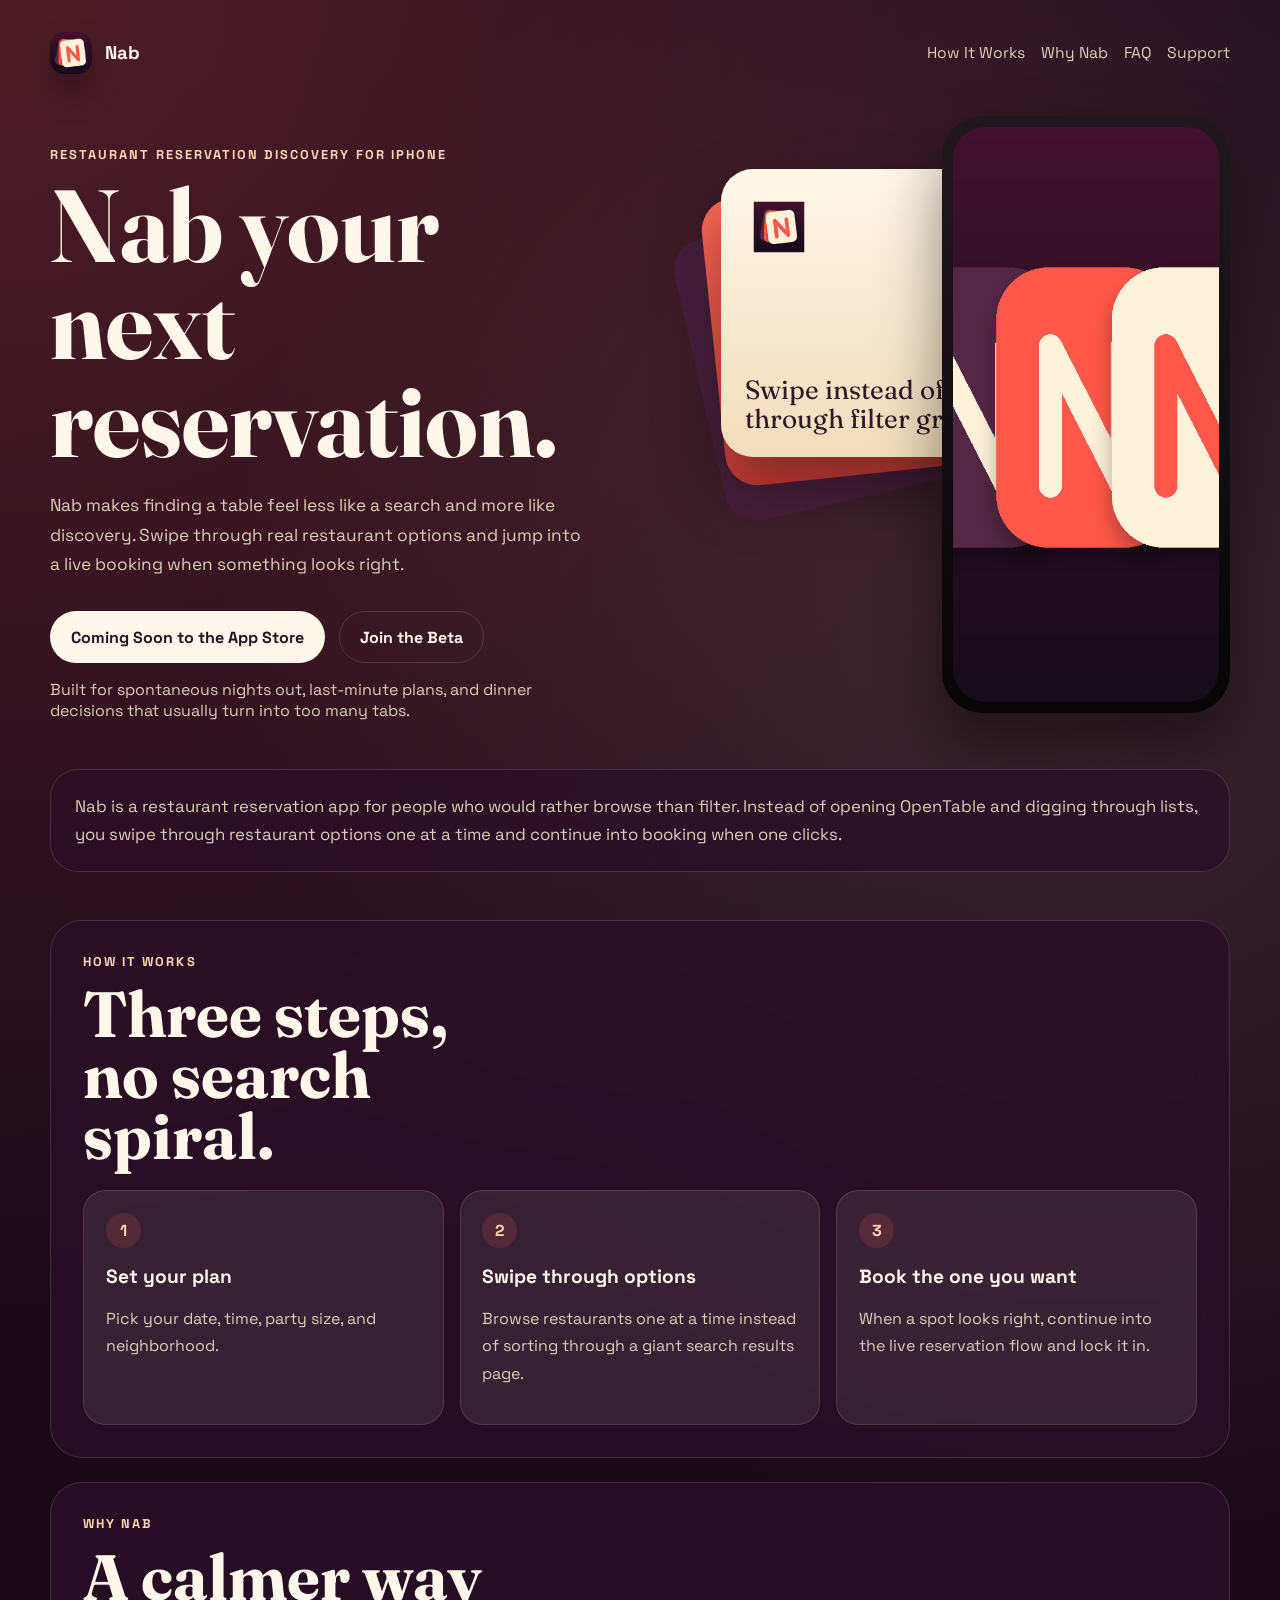
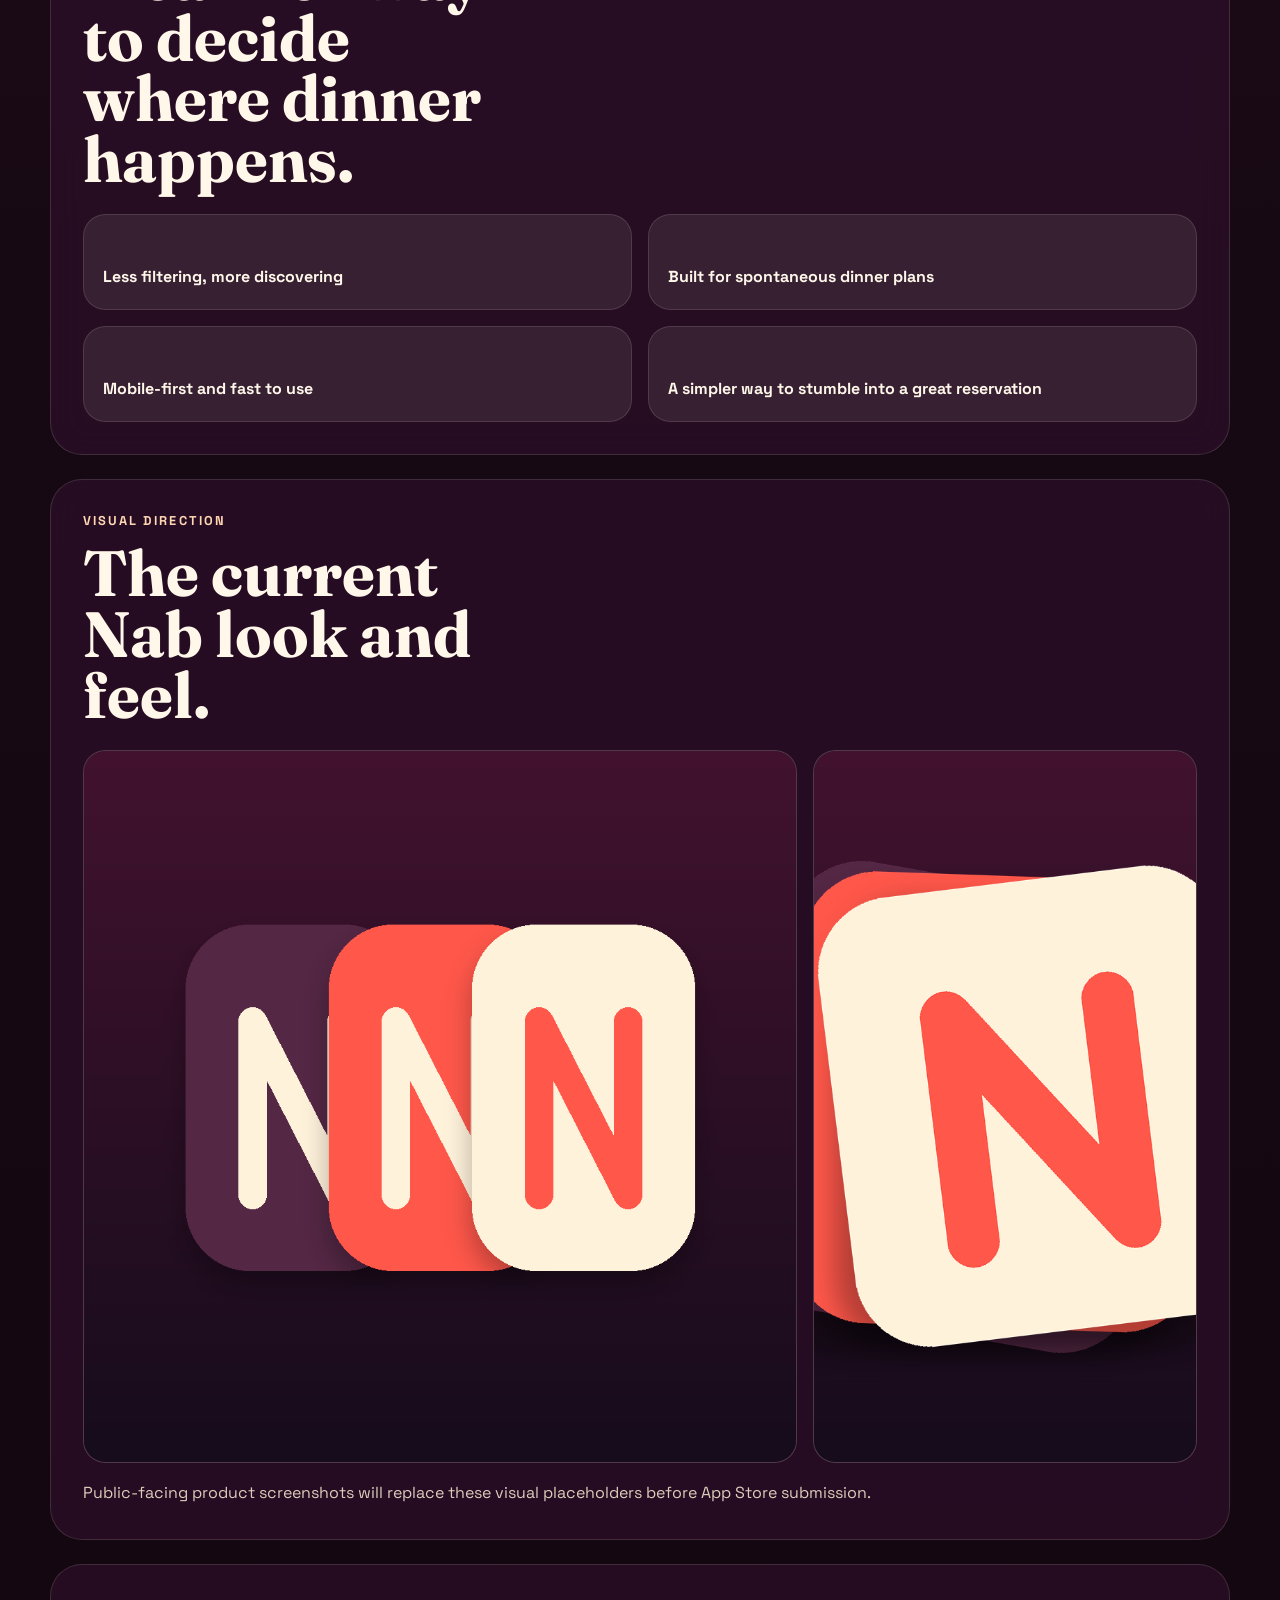
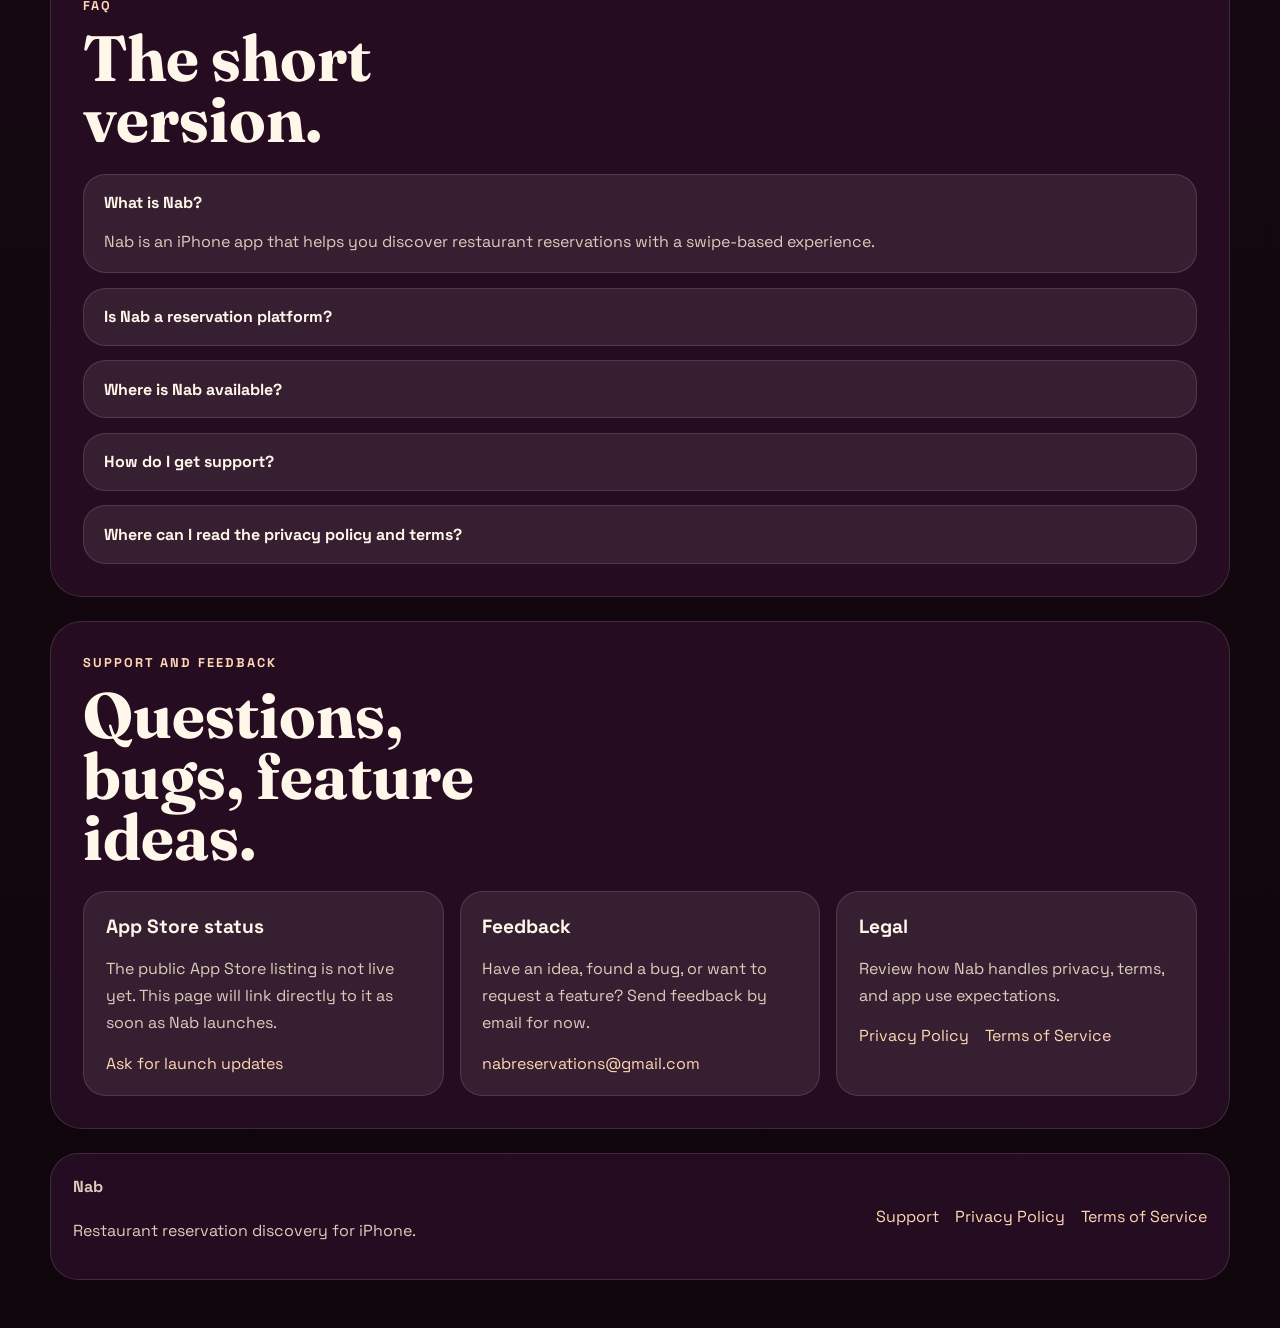
==== index.html @ 3a729a10 "Initial Nab landing page" ====
<!DOCTYPE html>
<html lang="en">
<head>
  <meta charset="UTF-8">
  <meta name="viewport" content="width=device-width, initial-scale=1.0">
  <title>Nab | Restaurant Reservation Discovery</title>
  <meta
    name="description"
    content="Nab helps you discover restaurant reservations with a swipe-first iPhone experience. Browse, decide faster, and jump into a live booking flow."
  >
  <meta name="theme-color" content="#1b0a1b">
  <meta property="og:title" content="Nab | Restaurant Reservation Discovery">
  <meta
    property="og:description"
    content="Swipe through restaurant options one at a time and jump into a live booking flow when something looks right."
  >
  <meta property="og:type" content="website">
  <meta property="og:image" content="assets/icon.png">
  <link rel="icon" type="image/png" href="assets/favicon.png">
  <link rel="preconnect" href="https://fonts.googleapis.com">
  <link rel="preconnect" href="https://fonts.gstatic.com" crossorigin>
  <link href="https://fonts.googleapis.com/css2?family=Fraunces:opsz,wght@9..144,600;9..144,700&family=Space+Grotesk:wght@400;500;700&display=swap" rel="stylesheet">
  <link rel="stylesheet" href="styles.css">
</head>
<body>
  <div class="page-shell">
    <header class="site-header">
      <a class="brand" href="#top" aria-label="Nab home">
        <img src="assets/icon.png" alt="Nab app icon" class="brand-mark">
        <span>Nab</span>
      </a>
      <nav class="site-nav" aria-label="Primary">
        <a href="#how-it-works">How It Works</a>
        <a href="#why-nab">Why Nab</a>
        <a href="#faq">FAQ</a>
        <a href="#support">Support</a>
      </nav>
    </header>

    <main id="top">
      <section class="hero">
        <div class="hero-copy">
          <p class="eyebrow">Restaurant reservation discovery for iPhone</p>
          <h1>Nab your next reservation.</h1>
          <p class="lede">
            Nab makes finding a table feel less like a search and more like discovery.
            Swipe through real restaurant options and jump into a live booking when something looks right.
          </p>
          <div class="hero-actions">
            <a class="button button-primary" href="#download">Coming Soon to the App Store</a>
            <a class="button button-secondary" href="mailto:nabreservations@gmail.com?subject=Nab%20beta%20interest">Join the Beta</a>
          </div>
          <p class="hero-note">
            Built for spontaneous nights out, last-minute plans, and dinner decisions that usually turn into too many tabs.
          </p>
        </div>

        <div class="hero-visual" aria-hidden="true">
          <div class="card-stack">
            <div class="stack-card stack-shadow"></div>
            <div class="stack-card stack-accent"></div>
            <div class="stack-card stack-main">
              <img src="assets/splash-icon.png" alt="" class="stack-icon">
              <p>Swipe instead of digging through filter grids.</p>
            </div>
          </div>
          <div class="phone-frame">
            <img src="images/nab-brand-direction.png" alt="Nab brand direction board showing the stacked-card identity">
          </div>
        </div>
      </section>

      <section class="summary">
        <p>
          Nab is a restaurant reservation app for people who would rather browse than filter.
          Instead of opening OpenTable and digging through lists, you swipe through restaurant options one at a time and continue into booking when one clicks.
        </p>
      </section>

      <section id="how-it-works" class="section">
        <div class="section-heading">
          <p class="eyebrow">How It Works</p>
          <h2>Three steps, no search spiral.</h2>
        </div>
        <div class="steps-grid">
          <article class="info-card">
            <span class="step-number">1</span>
            <h3>Set your plan</h3>
            <p>Pick your date, time, party size, and neighborhood.</p>
          </article>
          <article class="info-card">
            <span class="step-number">2</span>
            <h3>Swipe through options</h3>
            <p>Browse restaurants one at a time instead of sorting through a giant search results page.</p>
          </article>
          <article class="info-card">
            <span class="step-number">3</span>
            <h3>Book the one you want</h3>
            <p>When a spot looks right, continue into the live reservation flow and lock it in.</p>
          </article>
        </div>
      </section>

      <section id="why-nab" class="section">
        <div class="section-heading">
          <p class="eyebrow">Why Nab</p>
          <h2>A calmer way to decide where dinner happens.</h2>
        </div>
        <div class="pill-grid">
          <div class="pill-card">Less filtering, more discovering</div>
          <div class="pill-card">Built for spontaneous dinner plans</div>
          <div class="pill-card">Mobile-first and fast to use</div>
          <div class="pill-card">A simpler way to stumble into a great reservation</div>
        </div>
      </section>

      <section class="section screenshots">
        <div class="section-heading">
          <p class="eyebrow">Visual Direction</p>
          <h2>The current Nab look and feel.</h2>
        </div>
        <div class="screenshot-grid">
          <figure class="shot shot-wide">
            <img src="images/nab-brand-direction.png" alt="Nab brand direction artwork showing the stacked-card brand identity">
          </figure>
          <figure class="shot">
            <img src="assets/icon.png" alt="Nab app icon featuring the tilted-card N mark">
          </figure>
        </div>
        <p class="section-note">
          Public-facing product screenshots will replace these visual placeholders before App Store submission.
        </p>
      </section>

      <section id="faq" class="section faq-section">
        <div class="section-heading">
          <p class="eyebrow">FAQ</p>
          <h2>The short version.</h2>
        </div>
        <div class="faq-list">
          <details class="faq-item" open>
            <summary>What is Nab?</summary>
            <p>Nab is an iPhone app that helps you discover restaurant reservations with a swipe-based experience.</p>
          </details>
          <details class="faq-item">
            <summary>Is Nab a reservation platform?</summary>
            <p>No. Nab helps you discover restaurants and move into the booking flow, but it does not own restaurant inventory itself.</p>
          </details>
          <details class="faq-item">
            <summary>Where is Nab available?</summary>
            <p>Nab is currently built for iPhone.</p>
          </details>
          <details class="faq-item">
            <summary>How do I get support?</summary>
            <p>Email <a href="mailto:nabreservations@gmail.com">nabreservations@gmail.com</a>.</p>
          </details>
          <details class="faq-item">
            <summary>Where can I read the privacy policy and terms?</summary>
            <p>
              <a href="https://nrtattrie.github.io/nab-legal/privacy.html">Privacy Policy</a>
              and
              <a href="https://nrtattrie.github.io/nab-legal/terms.html">Terms of Service</a>.
            </p>
          </details>
        </div>
      </section>

      <section id="support" class="section support-section">
        <div class="section-heading">
          <p class="eyebrow">Support And Feedback</p>
          <h2>Questions, bugs, feature ideas.</h2>
        </div>
        <div class="support-grid">
          <article class="support-card" id="download">
            <h3>App Store status</h3>
            <p>The public App Store listing is not live yet. This page will link directly to it as soon as Nab launches.</p>
            <a class="text-link" href="mailto:nabreservations@gmail.com?subject=Nab%20launch%20updates">Ask for launch updates</a>
          </article>
          <article class="support-card">
            <h3>Feedback</h3>
            <p>Have an idea, found a bug, or want to request a feature? Send feedback by email for now.</p>
            <a class="text-link" href="mailto:nabreservations@gmail.com?subject=Nab%20feedback">nabreservations@gmail.com</a>
          </article>
          <article class="support-card">
            <h3>Legal</h3>
            <p>Review how Nab handles privacy, terms, and app use expectations.</p>
            <div class="legal-links">
              <a class="text-link" href="https://nrtattrie.github.io/nab-legal/privacy.html">Privacy Policy</a>
              <a class="text-link" href="https://nrtattrie.github.io/nab-legal/terms.html">Terms of Service</a>
            </div>
          </article>
        </div>
      </section>
    </main>

    <footer class="site-footer">
      <div>
        <p class="footer-title">Nab</p>
        <p>Restaurant reservation discovery for iPhone.</p>
      </div>
      <div class="footer-links">
        <a href="mailto:nabreservations@gmail.com">Support</a>
        <a href="https://nrtattrie.github.io/nab-legal/privacy.html">Privacy Policy</a>
        <a href="https://nrtattrie.github.io/nab-legal/terms.html">Terms of Service</a>
      </div>
    </footer>
  </div>
</body>
</html>
---- styles.css ----
:root {
  --bg: #170914;
  --bg-elevated: rgba(44, 15, 40, 0.76);
  --panel: rgba(255, 247, 233, 0.08);
  --panel-strong: rgba(255, 247, 233, 0.12);
  --text: #fff7e9;
  --muted: #dccdbb;
  --accent: #ff5a4f;
  --accent-soft: #ffd7b4;
  --shadow: #532347;
  --border: rgba(255, 247, 233, 0.13);
  --max-width: 1180px;
}

* {
  box-sizing: border-box;
}

html {
  scroll-behavior: smooth;
}

body {
  margin: 0;
  font-family: "Space Grotesk", sans-serif;
  color: var(--text);
  background:
    radial-gradient(circle at top left, rgba(255, 90, 79, 0.2), transparent 28%),
    radial-gradient(circle at 85% 15%, rgba(255, 215, 180, 0.12), transparent 22%),
    linear-gradient(180deg, #220d1d 0%, var(--bg) 42%, #10050d 100%);
  min-height: 100vh;
}

img {
  display: block;
  max-width: 100%;
}

a {
  color: inherit;
  text-decoration: none;
}

.page-shell {
  width: min(calc(100% - 2rem), var(--max-width));
  margin: 0 auto;
  padding: 1.25rem 0 3rem;
}

.site-header,
.site-footer,
.hero,
.summary,
.section {
  position: relative;
  z-index: 1;
}

.site-header {
  display: flex;
  align-items: center;
  justify-content: space-between;
  gap: 1rem;
  padding: 0.75rem 0 1.5rem;
}

.brand {
  display: inline-flex;
  align-items: center;
  gap: 0.85rem;
  font-weight: 700;
  font-size: 1.15rem;
}

.brand-mark {
  width: 2.6rem;
  height: 2.6rem;
  border-radius: 0.9rem;
  box-shadow: 0 1.1rem 2rem rgba(0, 0, 0, 0.3);
}

.site-nav {
  display: flex;
  flex-wrap: wrap;
  gap: 1rem;
  color: var(--muted);
  font-size: 0.98rem;
}

.site-nav a:hover,
.site-nav a:focus-visible,
.text-link:hover,
.text-link:focus-visible,
.footer-links a:hover,
.footer-links a:focus-visible {
  color: var(--accent-soft);
}

.hero {
  display: grid;
  grid-template-columns: 1.1fr 0.9fr;
  gap: 3rem;
  align-items: center;
  padding: 3rem 0 2rem;
}

.eyebrow {
  margin: 0 0 0.9rem;
  color: var(--accent-soft);
  text-transform: uppercase;
  letter-spacing: 0.16em;
  font-size: 0.8rem;
  font-weight: 700;
}

h1,
h2 {
  margin: 0;
  font-family: "Fraunces", serif;
  line-height: 0.95;
}

h1 {
  font-size: clamp(3.3rem, 8vw, 6.8rem);
  max-width: 8ch;
}

h2 {
  font-size: clamp(2.3rem, 5vw, 4.2rem);
  max-width: 10ch;
}

h3 {
  margin: 0 0 0.75rem;
  font-size: 1.2rem;
}

.lede,
.summary p,
.faq-item p,
.support-card p,
.info-card p,
.site-footer p {
  color: var(--muted);
  line-height: 1.7;
}

.lede {
  max-width: 34rem;
  margin: 1.4rem 0 0;
  font-size: 1.08rem;
}

.hero-actions {
  display: flex;
  flex-wrap: wrap;
  gap: 0.9rem;
  margin: 2rem 0 1rem;
}

.button {
  display: inline-flex;
  align-items: center;
  justify-content: center;
  min-height: 3.25rem;
  padding: 0.85rem 1.25rem;
  border-radius: 999px;
  border: 1px solid transparent;
  font-weight: 700;
  transition: transform 180ms ease, background 180ms ease, border-color 180ms ease;
}

.button:hover,
.button:focus-visible {
  transform: translateY(-2px);
}

.button-primary {
  background: var(--text);
  color: #291224;
}

.button-secondary {
  background: transparent;
  border-color: var(--border);
  color: var(--text);
}

.hero-note {
  margin: 0;
  color: var(--muted);
  max-width: 34rem;
}

.hero-visual {
  position: relative;
  min-height: 35rem;
}

.card-stack {
  position: absolute;
  top: 1rem;
  left: 0;
  width: min(24rem, 62vw);
  height: 18rem;
}

.stack-card {
  position: absolute;
  inset: 0;
  border-radius: 2rem;
}

.stack-shadow {
  background: rgba(72, 31, 62, 0.85);
  transform: rotate(-13deg) translate(-2rem, 1.5rem);
}

.stack-accent {
  background: linear-gradient(180deg, #ff6b57 0%, #c93d37 100%);
  transform: rotate(-6deg) translate(-0.6rem, 0.7rem);
}

.stack-main {
  padding: 1.5rem;
  background: linear-gradient(180deg, #fff7e9 0%, #f2ddbc 100%);
  color: #341624;
  box-shadow: 0 2rem 4rem rgba(0, 0, 0, 0.35);
  display: flex;
  flex-direction: column;
  justify-content: space-between;
}

.stack-main p {
  margin: 0;
  font-family: "Fraunces", serif;
  font-size: 1.65rem;
  line-height: 1.1;
}

.stack-icon {
  width: 4.25rem;
  height: 4.25rem;
  border-radius: 1.25rem;
}

.phone-frame {
  position: absolute;
  right: 0;
  bottom: 0;
  width: min(18rem, 48vw);
  padding: 0.7rem;
  border-radius: 2.5rem;
  background: linear-gradient(180deg, #20181e 0%, #070506 100%);
  box-shadow: 0 2rem 4rem rgba(0, 0, 0, 0.45);
}

.phone-frame img {
  width: 100%;
  aspect-ratio: 390 / 844;
  object-fit: cover;
  border-radius: 2rem;
}

.summary,
.section,
.site-footer {
  border: 1px solid var(--border);
  background: var(--bg-elevated);
  backdrop-filter: blur(18px);
}

.summary,
.site-footer {
  border-radius: 1.75rem;
}

.summary {
  margin: 1rem 0 3rem;
  padding: 1.35rem 1.5rem;
}

.summary p {
  margin: 0;
  font-size: 1.05rem;
}

.section {
  margin: 0 0 1.5rem;
  padding: 2rem;
  border-radius: 2rem;
}

.section-heading {
  margin-bottom: 1.5rem;
}

.section-note {
  margin: 1rem 0 0;
  color: var(--muted);
  line-height: 1.7;
}

.steps-grid,
.pill-grid,
.support-grid,
.screenshot-grid {
  display: grid;
  gap: 1rem;
}

.steps-grid,
.support-grid {
  grid-template-columns: repeat(3, minmax(0, 1fr));
}

.pill-grid {
  grid-template-columns: repeat(2, minmax(0, 1fr));
}

.screenshot-grid {
  grid-template-columns: 1.3fr 0.7fr;
}

.info-card,
.pill-card,
.support-card,
.shot,
.faq-item {
  border-radius: 1.4rem;
  border: 1px solid var(--border);
  background: var(--panel);
}

.info-card,
.support-card {
  padding: 1.35rem;
}

.pill-card {
  padding: 1.4rem 1.2rem;
  font-weight: 700;
  min-height: 6rem;
  display: flex;
  align-items: flex-end;
}

.step-number {
  display: inline-flex;
  align-items: center;
  justify-content: center;
  width: 2.2rem;
  height: 2.2rem;
  margin-bottom: 1rem;
  border-radius: 999px;
  background: rgba(255, 90, 79, 0.14);
  color: var(--accent-soft);
  font-weight: 700;
}

.shot {
  margin: 0;
  overflow: hidden;
  min-height: 18rem;
}

.shot img {
  width: 100%;
  height: 100%;
  object-fit: cover;
}

.shot-wide img {
  object-position: left center;
}

.faq-list {
  display: grid;
  gap: 0.9rem;
}

.faq-item {
  padding: 1.1rem 1.25rem;
}

.faq-item summary {
  cursor: pointer;
  list-style: none;
  font-weight: 700;
}

.faq-item summary::-webkit-details-marker {
  display: none;
}

.faq-item p {
  margin: 0.9rem 0 0;
}

.text-link,
.faq-item a,
.footer-links a {
  color: var(--accent-soft);
}

.legal-links {
  display: flex;
  flex-wrap: wrap;
  gap: 1rem;
}

.site-footer {
  display: flex;
  justify-content: space-between;
  gap: 1rem;
  align-items: center;
  margin-top: 1.5rem;
  padding: 1.2rem 1.4rem;
}

.footer-title {
  margin: 0 0 0.35rem;
  color: var(--text);
  font-weight: 700;
}

.footer-links {
  display: flex;
  flex-wrap: wrap;
  gap: 1rem;
}

@media (max-width: 960px) {
  .hero,
  .steps-grid,
  .support-grid,
  .pill-grid,
  .screenshot-grid,
  .site-footer {
    grid-template-columns: 1fr;
  }

  .hero {
    gap: 2rem;
  }

  .hero-visual {
    min-height: 31rem;
  }

  .phone-frame {
    width: min(17rem, 56vw);
  }

  .site-footer {
    display: grid;
  }
}

@media (max-width: 720px) {
  .page-shell {
    width: min(calc(100% - 1rem), var(--max-width));
    padding-top: 0.75rem;
  }

  .site-header {
    align-items: flex-start;
    flex-direction: column;
    padding-bottom: 1rem;
  }

  .hero {
    padding-top: 1.5rem;
  }

  .section,
  .summary {
    padding: 1.25rem;
  }

  .hero-visual {
    min-height: 27rem;
  }

  .card-stack {
    width: min(18rem, 76vw);
    height: 13.5rem;
  }

  .stack-main p {
    font-size: 1.25rem;
  }

  .phone-frame {
    width: min(14rem, 58vw);
    border-radius: 2rem;
  }

  .phone-frame img {
    border-radius: 1.45rem;
  }
}
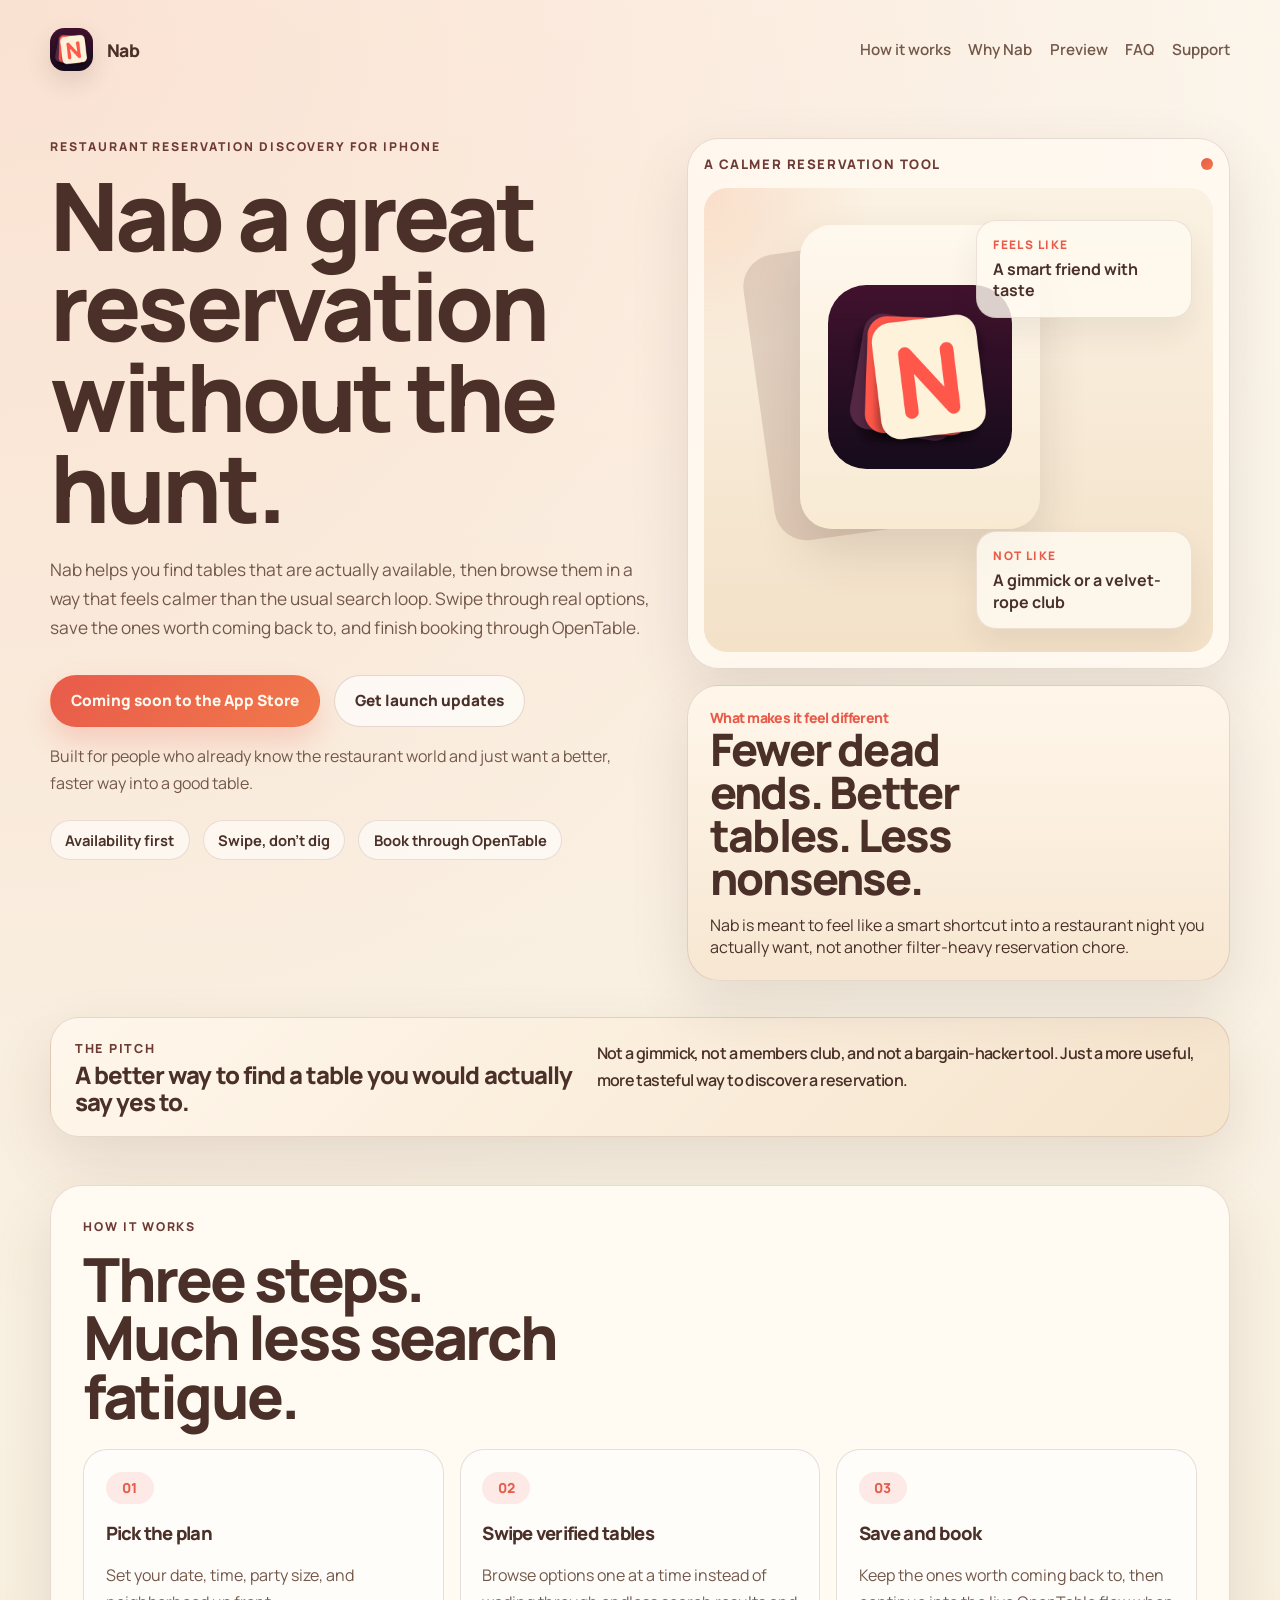
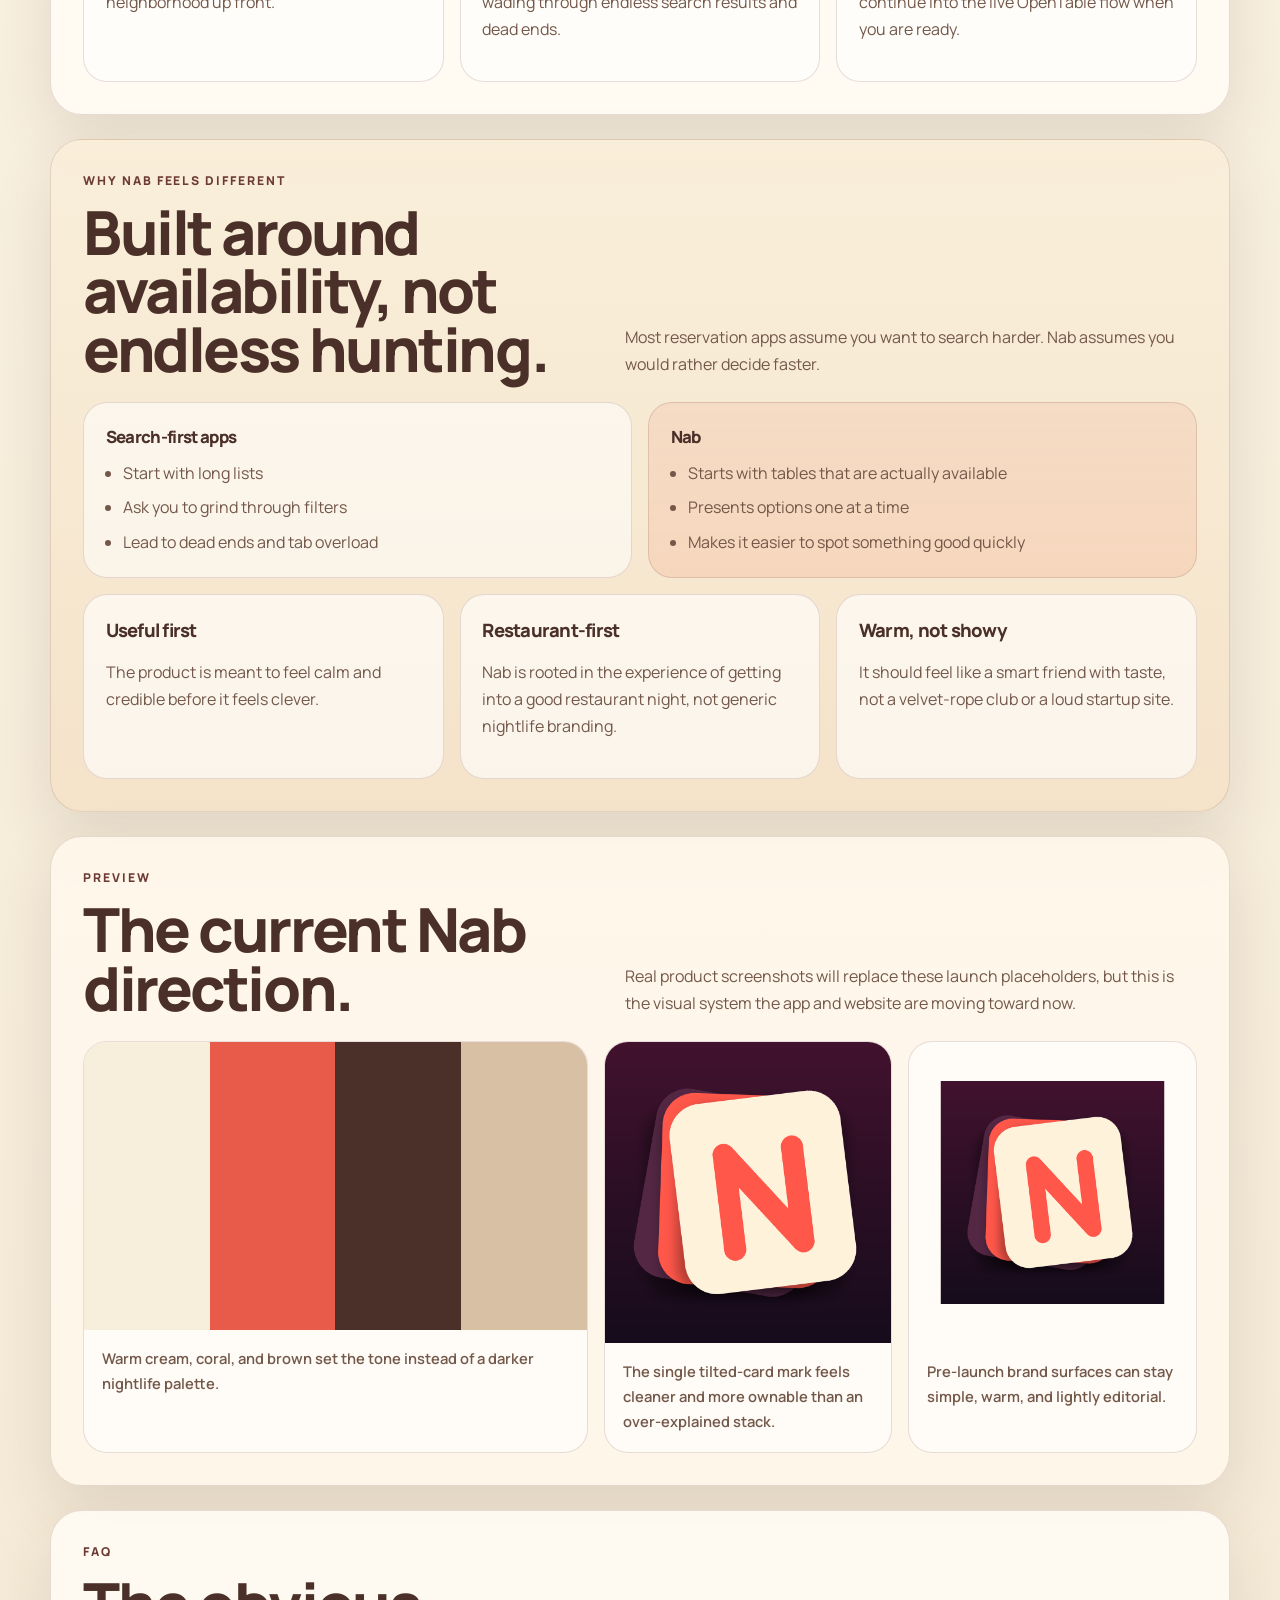
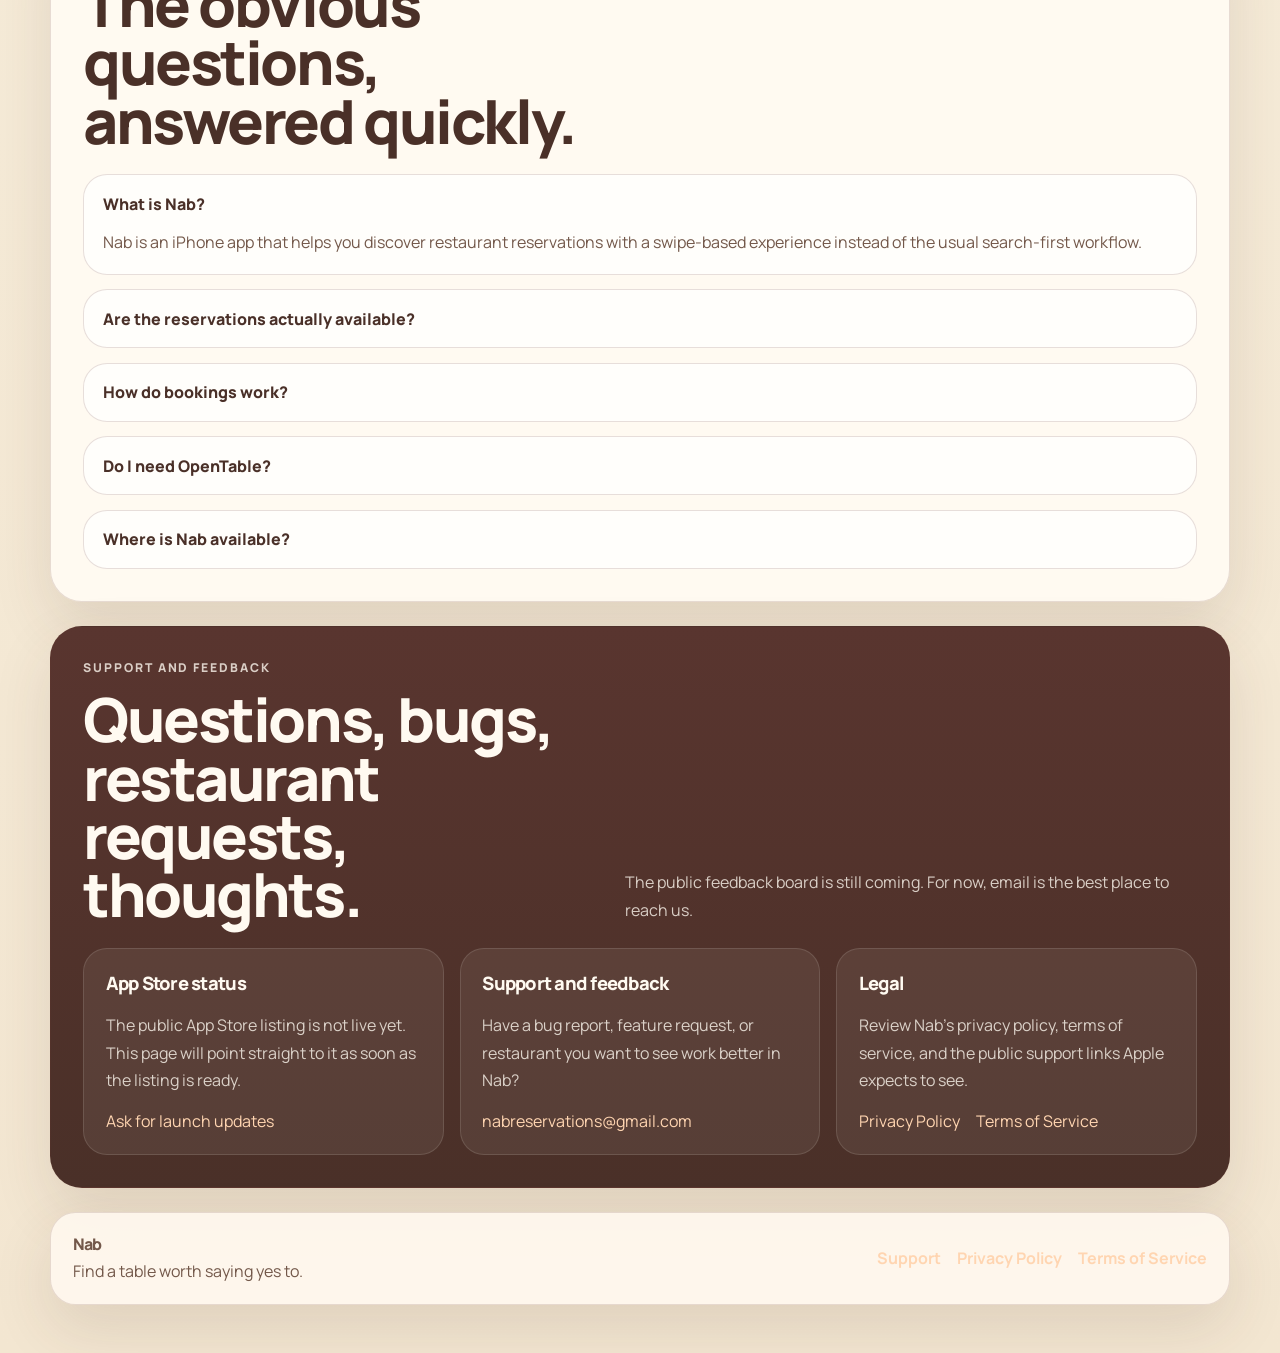
==== commit fb3dfa9f: "Revamp landing page for new brand direction" ====
--- a/index.html
+++ b/index.html
@@ -3,23 +3,31 @@
 <head>
   <meta charset="UTF-8">
   <meta name="viewport" content="width=device-width, initial-scale=1.0">
-  <title>Nab | Restaurant Reservation Discovery</title>
+  <title>Nab | Find Verified Restaurant Reservations</title>
   <meta
     name="description"
-    content="Nab helps you discover restaurant reservations with a swipe-first iPhone experience. Browse, decide faster, and jump into a live booking flow."
+    content="Nab helps you find verified-available restaurant reservations without the usual search hunt. Swipe through real options, save the good ones, and finish booking through OpenTable."
   >
-  <meta name="theme-color" content="#1b0a1b">
-  <meta property="og:title" content="Nab | Restaurant Reservation Discovery">
+  <meta name="theme-color" content="#f7eedc">
+  <meta property="og:title" content="Nab | Find Verified Restaurant Reservations">
   <meta
     property="og:description"
-    content="Swipe through restaurant options one at a time and jump into a live booking flow when something looks right."
+    content="A calmer, more tasteful way to find a restaurant reservation worth saying yes to."
   >
   <meta property="og:type" content="website">
-  <meta property="og:image" content="assets/icon.png">
+  <meta property="og:url" content="https://nrtattrie.github.io/nab-landing-page/">
+  <meta property="og:image" content="https://nrtattrie.github.io/nab-landing-page/assets/icon.png">
+  <meta name="twitter:card" content="summary_large_image">
+  <meta name="twitter:title" content="Nab | Find Verified Restaurant Reservations">
+  <meta
+    name="twitter:description"
+    content="Find verified-available restaurant reservations without the usual search hunt."
+  >
+  <meta name="twitter:image" content="https://nrtattrie.github.io/nab-landing-page/assets/icon.png">
   <link rel="icon" type="image/png" href="assets/favicon.png">
   <link rel="preconnect" href="https://fonts.googleapis.com">
   <link rel="preconnect" href="https://fonts.gstatic.com" crossorigin>
-  <link href="https://fonts.googleapis.com/css2?family=Fraunces:opsz,wght@9..144,600;9..144,700&family=Space+Grotesk:wght@400;500;700&display=swap" rel="stylesheet">
+  <link href="https://fonts.googleapis.com/css2?family=Manrope:wght@400;500;600;700;800&display=swap" rel="stylesheet">
   <link rel="stylesheet" href="styles.css">
 </head>
 <body>
@@ -30,8 +38,9 @@
         <span>Nab</span>
       </a>
       <nav class="site-nav" aria-label="Primary">
-        <a href="#how-it-works">How It Works</a>
+        <a href="#how-it-works">How it works</a>
         <a href="#why-nab">Why Nab</a>
+        <a href="#preview">Preview</a>
         <a href="#faq">FAQ</a>
         <a href="#support">Support</a>
       </nav>
@@ -41,149 +50,230 @@
       <section class="hero">
         <div class="hero-copy">
           <p class="eyebrow">Restaurant reservation discovery for iPhone</p>
-          <h1>Nab your next reservation.</h1>
+          <h1>Nab a great reservation without the hunt.</h1>
           <p class="lede">
-            Nab makes finding a table feel less like a search and more like discovery.
-            Swipe through real restaurant options and jump into a live booking when something looks right.
+            Nab helps you find tables that are actually available, then browse them in a way that feels calmer than the usual search loop.
+            Swipe through real options, save the ones worth coming back to, and finish booking through OpenTable.
           </p>
           <div class="hero-actions">
-            <a class="button button-primary" href="#download">Coming Soon to the App Store</a>
-            <a class="button button-secondary" href="mailto:nabreservations@gmail.com?subject=Nab%20beta%20interest">Join the Beta</a>
+            <a class="button button-primary" href="#app-store-status">Coming soon to the App Store</a>
+            <a class="button button-secondary" href="mailto:nabreservations@gmail.com?subject=Nab%20beta%20interest">Get launch updates</a>
           </div>
           <p class="hero-note">
-            Built for spontaneous nights out, last-minute plans, and dinner decisions that usually turn into too many tabs.
-          </p>
-        </div>
-
-        <div class="hero-visual" aria-hidden="true">
-          <div class="card-stack">
-            <div class="stack-card stack-shadow"></div>
-            <div class="stack-card stack-accent"></div>
-            <div class="stack-card stack-main">
-              <img src="assets/splash-icon.png" alt="" class="stack-icon">
-              <p>Swipe instead of digging through filter grids.</p>
-            </div>
-          </div>
-          <div class="phone-frame">
-            <img src="images/nab-brand-direction.png" alt="Nab brand direction board showing the stacked-card identity">
-          </div>
-        </div>
-      </section>
-
-      <section class="summary">
-        <p>
-          Nab is a restaurant reservation app for people who would rather browse than filter.
-          Instead of opening OpenTable and digging through lists, you swipe through restaurant options one at a time and continue into booking when one clicks.
+            Built for people who already know the restaurant world and just want a better, faster way into a good table.
+          </p>
+
+          <div class="hero-pills">
+            <span>Availability first</span>
+            <span>Swipe, don’t dig</span>
+            <span>Book through OpenTable</span>
+          </div>
+        </div>
+
+        <div class="hero-visual">
+          <article class="hero-panel hero-panel-main">
+            <div class="panel-header">
+              <span class="panel-label">A calmer reservation tool</span>
+              <span class="panel-dot"></span>
+            </div>
+            <div class="editorial-composition" aria-hidden="true">
+              <div class="composition-surface composition-surface-back"></div>
+              <div class="composition-surface composition-surface-front">
+                <img
+                  src="assets/icon.png"
+                  alt=""
+                  class="composition-mark"
+                >
+              </div>
+              <div class="composition-note composition-note-top">
+                <span class="composition-note-label">Feels like</span>
+                <strong>A smart friend with taste</strong>
+              </div>
+              <div class="composition-note composition-note-bottom">
+                <span class="composition-note-label">Not like</span>
+                <strong>A gimmick or a velvet-rope club</strong>
+              </div>
+            </div>
+          </article>
+
+          <article class="hero-panel hero-panel-note">
+            <p class="panel-kicker">What makes it feel different</p>
+            <h2>Fewer dead ends. Better tables. Less nonsense.</h2>
+            <p>
+              Nab is meant to feel like a smart shortcut into a restaurant night you actually want, not another filter-heavy reservation chore.
+            </p>
+          </article>
+        </div>
+      </section>
+
+      <section class="value-band">
+        <div>
+          <p class="band-label">The pitch</p>
+          <p class="band-copy">
+            A better way to find a table you would actually say yes to.
+          </p>
+        </div>
+        <p class="band-copy band-copy-secondary">
+          Not a gimmick, not a members club, and not a bargain-hacker tool. Just a more useful, more tasteful way to discover a reservation.
         </p>
       </section>
 
-      <section id="how-it-works" class="section">
+      <section id="how-it-works" class="section section-cream">
         <div class="section-heading">
-          <p class="eyebrow">How It Works</p>
-          <h2>Three steps, no search spiral.</h2>
+          <p class="eyebrow">How it works</p>
+          <h2>Three steps. Much less search fatigue.</h2>
         </div>
         <div class="steps-grid">
           <article class="info-card">
-            <span class="step-number">1</span>
-            <h3>Set your plan</h3>
-            <p>Pick your date, time, party size, and neighborhood.</p>
+            <span class="step-number">01</span>
+            <h3>Pick the plan</h3>
+            <p>Set your date, time, party size, and neighborhood up front.</p>
           </article>
           <article class="info-card">
-            <span class="step-number">2</span>
-            <h3>Swipe through options</h3>
-            <p>Browse restaurants one at a time instead of sorting through a giant search results page.</p>
+            <span class="step-number">02</span>
+            <h3>Swipe verified tables</h3>
+            <p>Browse options one at a time instead of wading through endless search results and dead ends.</p>
           </article>
           <article class="info-card">
-            <span class="step-number">3</span>
-            <h3>Book the one you want</h3>
-            <p>When a spot looks right, continue into the live reservation flow and lock it in.</p>
-          </article>
-        </div>
-      </section>
-
-      <section id="why-nab" class="section">
-        <div class="section-heading">
-          <p class="eyebrow">Why Nab</p>
-          <h2>A calmer way to decide where dinner happens.</h2>
-        </div>
-        <div class="pill-grid">
-          <div class="pill-card">Less filtering, more discovering</div>
-          <div class="pill-card">Built for spontaneous dinner plans</div>
-          <div class="pill-card">Mobile-first and fast to use</div>
-          <div class="pill-card">A simpler way to stumble into a great reservation</div>
-        </div>
-      </section>
-
-      <section class="section screenshots">
-        <div class="section-heading">
-          <p class="eyebrow">Visual Direction</p>
-          <h2>The current Nab look and feel.</h2>
-        </div>
-        <div class="screenshot-grid">
-          <figure class="shot shot-wide">
-            <img src="images/nab-brand-direction.png" alt="Nab brand direction artwork showing the stacked-card brand identity">
+            <span class="step-number">03</span>
+            <h3>Save and book</h3>
+            <p>Keep the ones worth coming back to, then continue into the live OpenTable flow when you are ready.</p>
+          </article>
+        </div>
+      </section>
+
+      <section id="why-nab" class="section section-warm">
+        <div class="section-heading section-heading-split">
+          <div>
+            <p class="eyebrow">Why Nab feels different</p>
+            <h2>Built around availability, not endless hunting.</h2>
+          </div>
+          <p class="section-intro">
+            Most reservation apps assume you want to search harder. Nab assumes you would rather decide faster.
+          </p>
+        </div>
+
+        <div class="difference-grid">
+          <article class="difference-card">
+            <p class="difference-label">Search-first apps</p>
+            <ul class="difference-list">
+              <li>Start with long lists</li>
+              <li>Ask you to grind through filters</li>
+              <li>Lead to dead ends and tab overload</li>
+            </ul>
+          </article>
+          <article class="difference-card difference-card-accent">
+            <p class="difference-label">Nab</p>
+            <ul class="difference-list">
+              <li>Starts with tables that are actually available</li>
+              <li>Presents options one at a time</li>
+              <li>Makes it easier to spot something good quickly</li>
+            </ul>
+          </article>
+        </div>
+
+        <div class="principles-grid">
+          <article class="principle-card">
+            <h3>Useful first</h3>
+            <p>The product is meant to feel calm and credible before it feels clever.</p>
+          </article>
+          <article class="principle-card">
+            <h3>Restaurant-first</h3>
+            <p>Nab is rooted in the experience of getting into a good restaurant night, not generic nightlife branding.</p>
+          </article>
+          <article class="principle-card">
+            <h3>Warm, not showy</h3>
+            <p>It should feel like a smart friend with taste, not a velvet-rope club or a loud startup site.</p>
+          </article>
+        </div>
+      </section>
+
+      <section id="preview" class="section section-plain">
+        <div class="section-heading section-heading-split">
+          <div>
+            <p class="eyebrow">Preview</p>
+            <h2>The current Nab direction.</h2>
+          </div>
+          <p class="section-intro">
+            Real product screenshots will replace these launch placeholders, but this is the visual system the app and website are moving toward now.
+          </p>
+        </div>
+
+        <div class="preview-grid">
+          <figure class="preview-card preview-card-large">
+            <div class="preview-swatch-grid" aria-hidden="true">
+              <span class="preview-swatch preview-swatch-cream"></span>
+              <span class="preview-swatch preview-swatch-coral"></span>
+              <span class="preview-swatch preview-swatch-brown"></span>
+              <span class="preview-swatch preview-swatch-toast"></span>
+            </div>
+            <figcaption>Warm cream, coral, and brown set the tone instead of a darker nightlife palette.</figcaption>
           </figure>
-          <figure class="shot">
+          <figure class="preview-card">
             <img src="assets/icon.png" alt="Nab app icon featuring the tilted-card N mark">
+            <figcaption>The single tilted-card mark feels cleaner and more ownable than an over-explained stack.</figcaption>
           </figure>
-        </div>
-        <p class="section-note">
-          Public-facing product screenshots will replace these visual placeholders before App Store submission.
-        </p>
-      </section>
-
-      <section id="faq" class="section faq-section">
+          <figure class="preview-card">
+            <img src="assets/splash-icon.png" alt="Nab splash mark showing the stacked-card identity">
+            <figcaption>Pre-launch brand surfaces can stay simple, warm, and lightly editorial.</figcaption>
+          </figure>
+        </div>
+      </section>
+
+      <section id="faq" class="section section-cream">
         <div class="section-heading">
           <p class="eyebrow">FAQ</p>
-          <h2>The short version.</h2>
+          <h2>The obvious questions, answered quickly.</h2>
         </div>
         <div class="faq-list">
           <details class="faq-item" open>
             <summary>What is Nab?</summary>
-            <p>Nab is an iPhone app that helps you discover restaurant reservations with a swipe-based experience.</p>
-          </details>
-          <details class="faq-item">
-            <summary>Is Nab a reservation platform?</summary>
-            <p>No. Nab helps you discover restaurants and move into the booking flow, but it does not own restaurant inventory itself.</p>
+            <p>Nab is an iPhone app that helps you discover restaurant reservations with a swipe-based experience instead of the usual search-first workflow.</p>
+          </details>
+          <details class="faq-item">
+            <summary>Are the reservations actually available?</summary>
+            <p>Nab is built around showing tables that are available for the plan you picked, so the experience starts from live availability rather than generic restaurant browsing.</p>
+          </details>
+          <details class="faq-item">
+            <summary>How do bookings work?</summary>
+            <p>Nab helps you find and save a table, then continues into the live OpenTable booking flow to complete the reservation.</p>
+          </details>
+          <details class="faq-item">
+            <summary>Do I need OpenTable?</summary>
+            <p>Bookings finish through OpenTable, so that remains part of the reservation flow.</p>
           </details>
           <details class="faq-item">
             <summary>Where is Nab available?</summary>
             <p>Nab is currently built for iPhone.</p>
           </details>
-          <details class="faq-item">
-            <summary>How do I get support?</summary>
-            <p>Email <a href="mailto:nabreservations@gmail.com">nabreservations@gmail.com</a>.</p>
-          </details>
-          <details class="faq-item">
-            <summary>Where can I read the privacy policy and terms?</summary>
-            <p>
-              <a href="https://nrtattrie.github.io/nab-legal/privacy.html">Privacy Policy</a>
-              and
-              <a href="https://nrtattrie.github.io/nab-legal/terms.html">Terms of Service</a>.
-            </p>
-          </details>
-        </div>
-      </section>
-
-      <section id="support" class="section support-section">
-        <div class="section-heading">
-          <p class="eyebrow">Support And Feedback</p>
-          <h2>Questions, bugs, feature ideas.</h2>
-        </div>
+        </div>
+      </section>
+
+      <section id="support" class="section section-footer-tone">
+        <div class="section-heading section-heading-split">
+          <div>
+            <p class="eyebrow">Support and feedback</p>
+            <h2>Questions, bugs, restaurant requests, thoughts.</h2>
+          </div>
+          <p class="section-intro section-intro-light">
+            The public feedback board is still coming. For now, email is the best place to reach us.
+          </p>
+        </div>
+
         <div class="support-grid">
-          <article class="support-card" id="download">
+          <article class="support-card" id="app-store-status">
             <h3>App Store status</h3>
-            <p>The public App Store listing is not live yet. This page will link directly to it as soon as Nab launches.</p>
+            <p>The public App Store listing is not live yet. This page will point straight to it as soon as the listing is ready.</p>
             <a class="text-link" href="mailto:nabreservations@gmail.com?subject=Nab%20launch%20updates">Ask for launch updates</a>
           </article>
           <article class="support-card">
-            <h3>Feedback</h3>
-            <p>Have an idea, found a bug, or want to request a feature? Send feedback by email for now.</p>
+            <h3>Support and feedback</h3>
+            <p>Have a bug report, feature request, or restaurant you want to see work better in Nab?</p>
             <a class="text-link" href="mailto:nabreservations@gmail.com?subject=Nab%20feedback">nabreservations@gmail.com</a>
           </article>
           <article class="support-card">
             <h3>Legal</h3>
-            <p>Review how Nab handles privacy, terms, and app use expectations.</p>
+            <p>Review Nab’s privacy policy, terms of service, and the public support links Apple expects to see.</p>
             <div class="legal-links">
               <a class="text-link" href="https://nrtattrie.github.io/nab-legal/privacy.html">Privacy Policy</a>
               <a class="text-link" href="https://nrtattrie.github.io/nab-legal/terms.html">Terms of Service</a>
@@ -196,7 +286,7 @@
     <footer class="site-footer">
       <div>
         <p class="footer-title">Nab</p>
-        <p>Restaurant reservation discovery for iPhone.</p>
+        <p>Find a table worth saying yes to.</p>
       </div>
       <div class="footer-links">
         <a href="mailto:nabreservations@gmail.com">Support</a>
--- a/styles.css
+++ b/styles.css
@@ -1,14 +1,15 @@
 :root {
-  --bg: #170914;
-  --bg-elevated: rgba(44, 15, 40, 0.76);
-  --panel: rgba(255, 247, 233, 0.08);
-  --panel-strong: rgba(255, 247, 233, 0.12);
-  --text: #fff7e9;
-  --muted: #dccdbb;
-  --accent: #ff5a4f;
-  --accent-soft: #ffd7b4;
-  --shadow: #532347;
-  --border: rgba(255, 247, 233, 0.13);
+  --cream: #f7eedc;
+  --cream-strong: #f2e4cb;
+  --toast: #d8c0a4;
+  --coral: #e85b4a;
+  --orange: #f1784b;
+  --brown: #4a3028;
+  --burgundy: #6d3a34;
+  --paper: #fffaf1;
+  --ink-soft: #73584a;
+  --line: rgba(109, 58, 52, 0.16);
+  --shadow: 0 24px 60px rgba(74, 48, 40, 0.12);
   --max-width: 1180px;
 }
 
@@ -22,12 +23,11 @@
 
 body {
   margin: 0;
-  font-family: "Space Grotesk", sans-serif;
-  color: var(--text);
+  font-family: "Manrope", sans-serif;
+  color: var(--brown);
   background:
-    radial-gradient(circle at top left, rgba(255, 90, 79, 0.2), transparent 28%),
-    radial-gradient(circle at 85% 15%, rgba(255, 215, 180, 0.12), transparent 22%),
-    linear-gradient(180deg, #220d1d 0%, var(--bg) 42%, #10050d 100%);
+    radial-gradient(circle at top left, rgba(241, 120, 75, 0.16), transparent 28%),
+    linear-gradient(180deg, #fcf6ec 0%, #f7eedc 46%, #f3e6d1 100%);
   min-height: 100vh;
 }
 
@@ -41,19 +41,15 @@
   text-decoration: none;
 }
 
+button,
+a {
+  -webkit-tap-highlight-color: transparent;
+}
+
 .page-shell {
   width: min(calc(100% - 2rem), var(--max-width));
   margin: 0 auto;
-  padding: 1.25rem 0 3rem;
-}
-
-.site-header,
-.site-footer,
-.hero,
-.summary,
-.section {
-  position: relative;
-  z-index: 1;
+  padding: 1.2rem 0 3rem;
 }
 
 .site-header {
@@ -61,30 +57,32 @@
   align-items: center;
   justify-content: space-between;
   gap: 1rem;
-  padding: 0.75rem 0 1.5rem;
+  padding: 0.55rem 0 1.6rem;
 }
 
 .brand {
   display: inline-flex;
   align-items: center;
   gap: 0.85rem;
-  font-weight: 700;
-  font-size: 1.15rem;
+  font-size: 1.1rem;
+  font-weight: 800;
+  letter-spacing: -0.02em;
 }
 
 .brand-mark {
-  width: 2.6rem;
-  height: 2.6rem;
+  width: 2.7rem;
+  height: 2.7rem;
   border-radius: 0.9rem;
-  box-shadow: 0 1.1rem 2rem rgba(0, 0, 0, 0.3);
+  box-shadow: 0 10px 24px rgba(74, 48, 40, 0.14);
 }
 
 .site-nav {
   display: flex;
   flex-wrap: wrap;
-  gap: 1rem;
-  color: var(--muted);
-  font-size: 0.98rem;
+  gap: 1.1rem;
+  color: var(--ink-soft);
+  font-size: 0.95rem;
+  font-weight: 600;
 }
 
 .site-nav a:hover,
@@ -93,60 +91,77 @@
 .text-link:focus-visible,
 .footer-links a:hover,
 .footer-links a:focus-visible {
-  color: var(--accent-soft);
+  color: var(--coral);
 }
 
 .hero {
   display: grid;
-  grid-template-columns: 1.1fr 0.9fr;
-  gap: 3rem;
-  align-items: center;
-  padding: 3rem 0 2rem;
+  grid-template-columns: minmax(0, 1.05fr) minmax(0, 0.95fr);
+  gap: 2.25rem;
+  align-items: start;
+  padding: 2.6rem 0 2rem;
 }
 
 .eyebrow {
   margin: 0 0 0.9rem;
-  color: var(--accent-soft);
+  color: var(--burgundy);
+  font-size: 0.76rem;
+  font-weight: 800;
+  letter-spacing: 0.16em;
   text-transform: uppercase;
-  letter-spacing: 0.16em;
-  font-size: 0.8rem;
-  font-weight: 700;
+}
+
+h1,
+h2,
+h3,
+.band-copy,
+.difference-label,
+.footer-title,
+.panel-kicker {
+  letter-spacing: -0.04em;
 }
 
 h1,
 h2 {
   margin: 0;
-  font-family: "Fraunces", serif;
-  line-height: 0.95;
+  line-height: 0.96;
 }
 
 h1 {
-  font-size: clamp(3.3rem, 8vw, 6.8rem);
-  max-width: 8ch;
+  max-width: 9ch;
+  font-size: clamp(3rem, 8vw, 5.9rem);
+  font-weight: 800;
 }
 
 h2 {
-  font-size: clamp(2.3rem, 5vw, 4.2rem);
-  max-width: 10ch;
+  max-width: 12ch;
+  font-size: clamp(2rem, 4.8vw, 3.8rem);
+  font-weight: 800;
 }
 
 h3 {
-  margin: 0 0 0.75rem;
-  font-size: 1.2rem;
+  margin: 0 0 0.7rem;
+  font-size: 1.15rem;
+  font-weight: 800;
 }
 
 .lede,
-.summary p,
+.hero-note,
+.section-intro,
+.info-card p,
+.principle-card p,
 .faq-item p,
 .support-card p,
-.info-card p,
-.site-footer p {
-  color: var(--muted);
+.site-footer p,
+.panel-note p,
+.difference-list,
+.preview-card figcaption {
+  color: var(--ink-soft);
   line-height: 1.7;
 }
 
 .lede {
-  max-width: 34rem;
+  max-width: 38rem;
   margin: 1.4rem 0 0;
   font-size: 1.08rem;
 }
@@ -164,10 +179,11 @@
   justify-content: center;
   min-height: 3.25rem;
   padding: 0.85rem 1.25rem;
+  border: 1px solid transparent;
   border-radius: 999px;
-  border: 1px solid transparent;
-  font-weight: 700;
-  transition: transform 180ms ease, background 180ms ease, border-color 180ms ease;
+  font-size: 0.96rem;
+  font-weight: 800;
+  transition: transform 180ms ease, box-shadow 180ms ease, background 180ms ease;
 }
 
 .button:hover,
@@ -176,202 +192,398 @@
 }
 
 .button-primary {
-  background: var(--text);
-  color: #291224;
+  color: var(--paper);
+  background: linear-gradient(135deg, var(--coral) 0%, var(--orange) 100%);
+  box-shadow: 0 14px 28px rgba(232, 91, 74, 0.22);
 }
 
 .button-secondary {
-  background: transparent;
-  border-color: var(--border);
-  color: var(--text);
+  color: var(--brown);
+  background: rgba(255, 255, 255, 0.66);
+  border-color: rgba(109, 58, 52, 0.18);
 }
 
 .hero-note {
-  margin: 0;
-  color: var(--muted);
-  max-width: 34rem;
+  max-width: 36rem;
+  margin: 0;
+}
+
+.hero-pills {
+  display: flex;
+  flex-wrap: wrap;
+  gap: 0.8rem;
+  margin-top: 1.4rem;
+}
+
+.hero-pills span {
+  display: inline-flex;
+  align-items: center;
+  min-height: 2.5rem;
+  padding: 0.55rem 0.9rem;
+  border: 1px solid rgba(109, 58, 52, 0.14);
+  border-radius: 999px;
+  background: rgba(255, 255, 255, 0.58);
+  color: var(--brown);
+  font-size: 0.92rem;
+  font-weight: 700;
 }
 
 .hero-visual {
-  position: relative;
-  min-height: 35rem;
-}
-
-.card-stack {
-  position: absolute;
-  top: 1rem;
-  left: 0;
-  width: min(24rem, 62vw);
-  height: 18rem;
-}
-
-.stack-card {
-  position: absolute;
-  inset: 0;
-  border-radius: 2rem;
-}
-
-.stack-shadow {
-  background: rgba(72, 31, 62, 0.85);
-  transform: rotate(-13deg) translate(-2rem, 1.5rem);
-}
-
-.stack-accent {
-  background: linear-gradient(180deg, #ff6b57 0%, #c93d37 100%);
-  transform: rotate(-6deg) translate(-0.6rem, 0.7rem);
-}
-
-.stack-main {
-  padding: 1.5rem;
-  background: linear-gradient(180deg, #fff7e9 0%, #f2ddbc 100%);
-  color: #341624;
-  box-shadow: 0 2rem 4rem rgba(0, 0, 0, 0.35);
-  display: flex;
-  flex-direction: column;
-  justify-content: space-between;
-}
-
-.stack-main p {
-  margin: 0;
-  font-family: "Fraunces", serif;
-  font-size: 1.65rem;
-  line-height: 1.1;
-}
-
-.stack-icon {
-  width: 4.25rem;
-  height: 4.25rem;
-  border-radius: 1.25rem;
-}
-
-.phone-frame {
-  position: absolute;
-  right: 0;
-  bottom: 0;
-  width: min(18rem, 48vw);
-  padding: 0.7rem;
-  border-radius: 2.5rem;
-  background: linear-gradient(180deg, #20181e 0%, #070506 100%);
-  box-shadow: 0 2rem 4rem rgba(0, 0, 0, 0.45);
-}
-
-.phone-frame img {
-  width: 100%;
-  aspect-ratio: 390 / 844;
-  object-fit: cover;
-  border-radius: 2rem;
-}
-
-.summary,
+  display: grid;
+  gap: 1rem;
+}
+
+.hero-panel,
+.value-band,
 .section,
 .site-footer {
-  border: 1px solid var(--border);
-  background: var(--bg-elevated);
-  backdrop-filter: blur(18px);
-}
-
-.summary,
-.site-footer {
-  border-radius: 1.75rem;
-}
-
-.summary {
-  margin: 1rem 0 3rem;
+  border: 1px solid var(--line);
+  box-shadow: var(--shadow);
+}
+
+.hero-panel {
+  overflow: hidden;
+  border-radius: 2rem;
+  background: rgba(255, 250, 241, 0.85);
+}
+
+.hero-panel-main {
+  padding: 1rem;
+}
+
+.panel-header {
+  display: flex;
+  align-items: center;
+  justify-content: space-between;
+  gap: 1rem;
+  margin-bottom: 0.9rem;
+}
+
+.panel-label {
+  color: var(--burgundy);
+  font-size: 0.82rem;
+  font-weight: 800;
+  letter-spacing: 0.12em;
+  text-transform: uppercase;
+}
+
+.panel-dot {
+  width: 0.75rem;
+  height: 0.75rem;
+  border-radius: 999px;
+  background: linear-gradient(135deg, var(--coral) 0%, var(--orange) 100%);
+}
+
+.panel-image {
+  width: 100%;
+  border-radius: 1.3rem;
+  object-fit: cover;
+}
+
+.editorial-composition {
+  position: relative;
+  min-height: 29rem;
+  border-radius: 1.45rem;
+  background:
+    radial-gradient(circle at top left, rgba(241, 120, 75, 0.16), transparent 24%),
+    linear-gradient(180deg, #fbf2e3 0%, #f3e1c8 100%);
+  overflow: hidden;
+}
+
+.composition-surface {
+  position: absolute;
+  border-radius: 2rem;
+}
+
+.composition-surface-back {
+  top: 3.25rem;
+  left: 3.4rem;
+  width: 16rem;
+  height: 18rem;
+  background: rgba(109, 58, 52, 0.16);
+  transform: rotate(-8deg);
+}
+
+.composition-surface-front {
+  top: 2.3rem;
+  left: 6rem;
+  width: 15rem;
+  height: 19rem;
+  display: grid;
+  place-items: center;
+  background: linear-gradient(180deg, #fff8ee 0%, #f8ead3 100%);
+  box-shadow: 0 24px 48px rgba(74, 48, 40, 0.14);
+}
+
+.composition-mark {
+  width: 11.5rem;
+  height: 11.5rem;
+  border-radius: 2.4rem;
+}
+
+.composition-note {
+  position: absolute;
+  right: 1.3rem;
+  max-width: 13.5rem;
+  padding: 0.95rem 1rem;
+  border: 1px solid rgba(109, 58, 52, 0.12);
+  border-radius: 1.25rem;
+  background: rgba(255, 250, 241, 0.82);
+  box-shadow: 0 16px 30px rgba(74, 48, 40, 0.08);
+}
+
+.composition-note-top {
+  top: 2rem;
+}
+
+.composition-note-bottom {
+  bottom: 1.4rem;
+}
+
+.composition-note-label {
+  display: block;
+  margin-bottom: 0.35rem;
+  color: var(--coral);
+  font-size: 0.74rem;
+  font-weight: 800;
+  letter-spacing: 0.12em;
+  text-transform: uppercase;
+}
+
+.composition-note strong {
+  display: block;
+  font-size: 1rem;
+  line-height: 1.35;
+}
+
+.hero-panel-note {
+  padding: 1.4rem;
+  background: linear-gradient(180deg, #fff6ea 0%, #f7e7d2 100%);
+}
+
+.panel-kicker {
+  margin: 0 0 0.7rem;
+  color: var(--coral);
+  font-size: 0.88rem;
+  font-weight: 800;
+}
+
+.hero-panel-note h2 {
+  max-width: 11ch;
+  margin-bottom: 0.9rem;
+  font-size: clamp(1.8rem, 4vw, 2.8rem);
+}
+
+.hero-panel-note p {
+  margin: 0;
+}
+
+.value-band {
+  display: grid;
+  grid-template-columns: minmax(0, 0.9fr) minmax(0, 1.1fr);
+  gap: 1.5rem;
+  margin: 0.25rem 0 3rem;
   padding: 1.35rem 1.5rem;
-}
-
-.summary p {
-  margin: 0;
-  font-size: 1.05rem;
+  border-radius: 1.8rem;
+  background: linear-gradient(135deg, rgba(255, 247, 236, 0.92) 0%, rgba(245, 227, 202, 0.92) 100%);
+}
+
+.band-label {
+  margin: 0 0 0.35rem;
+  color: var(--burgundy);
+  font-size: 0.78rem;
+  font-weight: 800;
+  letter-spacing: 0.14em;
+  text-transform: uppercase;
+}
+
+.band-copy {
+  margin: 0;
+  font-size: 1.5rem;
+  font-weight: 800;
+  line-height: 1.1;
+}
+
+.band-copy-secondary {
+  font-size: 1rem;
+  font-weight: 600;
+  line-height: 1.7;
 }
 
 .section {
-  margin: 0 0 1.5rem;
+  margin-bottom: 1.5rem;
   padding: 2rem;
   border-radius: 2rem;
 }
 
+.section-cream {
+  background: rgba(255, 251, 244, 0.92);
+}
+
+.section-warm {
+  background: linear-gradient(180deg, rgba(249, 238, 217, 0.95) 0%, rgba(244, 226, 201, 0.95) 100%);
+}
+
+.section-plain {
+  background: rgba(255, 248, 236, 0.9);
+}
+
+.section-footer-tone {
+  background: linear-gradient(180deg, #59352f 0%, #4a3028 100%);
+  color: var(--paper);
+}
+
 .section-heading {
   margin-bottom: 1.5rem;
 }
 
-.section-note {
-  margin: 1rem 0 0;
-  color: var(--muted);
-  line-height: 1.7;
+.section-heading-split {
+  display: grid;
+  grid-template-columns: minmax(0, 0.95fr) minmax(0, 1.05fr);
+  gap: 1.5rem;
+  align-items: end;
+}
+
+.section-intro {
+  margin: 0;
+  font-size: 1rem;
+}
+
+.section-intro-light,
+.section-footer-tone .eyebrow,
+.section-footer-tone .support-card p,
+.section-footer-tone .section-intro {
+  color: rgba(255, 250, 241, 0.78);
 }
 
 .steps-grid,
-.pill-grid,
+.principles-grid,
 .support-grid,
-.screenshot-grid {
+.preview-grid {
   display: grid;
   gap: 1rem;
 }
 
 .steps-grid,
+.principles-grid,
 .support-grid {
   grid-template-columns: repeat(3, minmax(0, 1fr));
 }
 
-.pill-grid {
+.difference-grid {
+  display: grid;
   grid-template-columns: repeat(2, minmax(0, 1fr));
-}
-
-.screenshot-grid {
-  grid-template-columns: 1.3fr 0.7fr;
+  gap: 1rem;
+  margin-bottom: 1rem;
 }
 
 .info-card,
-.pill-card,
-.support-card,
-.shot,
-.faq-item {
-  border-radius: 1.4rem;
-  border: 1px solid var(--border);
-  background: var(--panel);
+.difference-card,
+.principle-card,
+.preview-card,
+.faq-item,
+.support-card {
+  border: 1px solid var(--line);
+  border-radius: 1.5rem;
 }
 
 .info-card,
+.difference-card,
+.principle-card,
 .support-card {
   padding: 1.35rem;
-}
-
-.pill-card {
-  padding: 1.4rem 1.2rem;
-  font-weight: 700;
-  min-height: 6rem;
-  display: flex;
-  align-items: flex-end;
+  background: rgba(255, 255, 255, 0.62);
 }
 
 .step-number {
   display: inline-flex;
   align-items: center;
   justify-content: center;
-  width: 2.2rem;
-  height: 2.2rem;
+  min-width: 3rem;
+  min-height: 2rem;
   margin-bottom: 1rem;
+  padding: 0 0.8rem;
   border-radius: 999px;
-  background: rgba(255, 90, 79, 0.14);
-  color: var(--accent-soft);
-  font-weight: 700;
-}
-
-.shot {
-  margin: 0;
+  background: rgba(232, 91, 74, 0.12);
+  color: var(--coral);
+  font-size: 0.86rem;
+  font-weight: 800;
+}
+
+.difference-card {
+  background: rgba(255, 255, 255, 0.54);
+}
+
+.difference-card-accent {
+  background: linear-gradient(180deg, rgba(232, 91, 74, 0.1) 0%, rgba(241, 120, 75, 0.14) 100%);
+}
+
+.difference-label {
+  margin: 0 0 0.75rem;
+  font-size: 1.05rem;
+  font-weight: 800;
+}
+
+.difference-list {
+  margin: 0;
+  padding-left: 1.1rem;
+}
+
+.difference-list li + li {
+  margin-top: 0.45rem;
+}
+
+.preview-grid {
+  grid-template-columns: minmax(0, 1.4fr) repeat(2, minmax(0, 0.8fr));
+}
+
+.preview-card {
   overflow: hidden;
+  margin: 0;
+  background: rgba(255, 255, 255, 0.58);
+}
+
+.preview-card img {
+  width: 100%;
+  aspect-ratio: 4 / 4.2;
+  object-fit: cover;
+}
+
+.preview-card-large img {
+  aspect-ratio: 1.35 / 1;
+}
+
+.preview-swatch-grid {
+  display: grid;
+  grid-template-columns: repeat(4, minmax(0, 1fr));
   min-height: 18rem;
 }
 
-.shot img {
-  width: 100%;
-  height: 100%;
-  object-fit: cover;
-}
-
-.shot-wide img {
-  object-position: left center;
+.preview-swatch {
+  display: block;
+  min-height: 18rem;
+}
+
+.preview-swatch-cream {
+  background: var(--cream);
+}
+
+.preview-swatch-coral {
+  background: var(--coral);
+}
+
+.preview-swatch-brown {
+  background: var(--brown);
+}
+
+.preview-swatch-toast {
+  background: var(--toast);
+}
+
+.preview-card figcaption {
+  padding: 1rem 1.1rem 1.15rem;
+  font-size: 0.92rem;
+  font-weight: 600;
 }
 
 .faq-list {
@@ -380,13 +592,15 @@
 }
 
 .faq-item {
-  padding: 1.1rem 1.25rem;
+  padding: 1.1rem 1.2rem;
+  background: rgba(255, 255, 255, 0.68);
 }
 
 .faq-item summary {
   cursor: pointer;
   list-style: none;
-  font-weight: 700;
+  font-size: 1rem;
+  font-weight: 800;
 }
 
 .faq-item summary::-webkit-details-marker {
@@ -397,10 +611,18 @@
   margin: 0.9rem 0 0;
 }
 
-.text-link,
-.faq-item a,
+.section-footer-tone .support-card {
+  border-color: rgba(255, 250, 241, 0.12);
+  background: rgba(255, 250, 241, 0.07);
+}
+
+.section-footer-tone .support-card h3 {
+  color: var(--paper);
+}
+
+.section-footer-tone .text-link,
 .footer-links a {
-  color: var(--accent-soft);
+  color: #ffd5b1;
 }
 
 .legal-links {
@@ -411,92 +633,110 @@
 
 .site-footer {
   display: flex;
+  align-items: center;
   justify-content: space-between;
   gap: 1rem;
-  align-items: center;
-  margin-top: 1.5rem;
-  padding: 1.2rem 1.4rem;
+  padding: 1.15rem 1.35rem;
+  border-radius: 1.6rem;
+  background: rgba(255, 249, 239, 0.88);
 }
 
 .footer-title {
   margin: 0 0 0.35rem;
-  color: var(--text);
-  font-weight: 700;
+  font-size: 1rem;
+  font-weight: 800;
+}
+
+.site-footer p {
+  margin: 0;
 }
 
 .footer-links {
   display: flex;
   flex-wrap: wrap;
   gap: 1rem;
-}
-
-@media (max-width: 960px) {
+  font-weight: 700;
+}
+
+@media (max-width: 980px) {
   .hero,
+  .value-band,
+  .section-heading-split,
+  .difference-grid,
   .steps-grid,
+  .principles-grid,
   .support-grid,
-  .pill-grid,
-  .screenshot-grid,
+  .preview-grid,
   .site-footer {
     grid-template-columns: 1fr;
   }
 
-  .hero {
-    gap: 2rem;
-  }
-
-  .hero-visual {
-    min-height: 31rem;
-  }
-
-  .phone-frame {
-    width: min(17rem, 56vw);
-  }
-
   .site-footer {
     display: grid;
   }
 }
 
-@media (max-width: 720px) {
+@media (max-width: 760px) {
   .page-shell {
     width: min(calc(100% - 1rem), var(--max-width));
-    padding-top: 0.75rem;
+    padding-top: 0.8rem;
   }
 
   .site-header {
+    flex-direction: column;
     align-items: flex-start;
-    flex-direction: column;
     padding-bottom: 1rem;
   }
 
   .hero {
-    padding-top: 1.5rem;
+    padding-top: 1.8rem;
   }
 
   .section,
-  .summary {
+  .value-band,
+  .hero-panel-note,
+  .hero-panel-main {
     padding: 1.25rem;
   }
 
-  .hero-visual {
-    min-height: 27rem;
-  }
-
-  .card-stack {
-    width: min(18rem, 76vw);
+  .editorial-composition {
+    min-height: 24rem;
+  }
+
+  .composition-surface-back {
+    top: 3.6rem;
+    left: 1.4rem;
+    width: 11.5rem;
     height: 13.5rem;
   }
 
-  .stack-main p {
-    font-size: 1.25rem;
-  }
-
-  .phone-frame {
-    width: min(14rem, 58vw);
-    border-radius: 2rem;
-  }
-
-  .phone-frame img {
-    border-radius: 1.45rem;
-  }
-}
+  .composition-surface-front {
+    top: 2rem;
+    left: 3.2rem;
+    width: 11rem;
+    height: 14rem;
+  }
+
+  .composition-mark {
+    width: 8rem;
+    height: 8rem;
+  }
+
+  .composition-note {
+    right: 1rem;
+    max-width: 10.5rem;
+    padding: 0.8rem 0.85rem;
+  }
+
+  .composition-note strong {
+    font-size: 0.9rem;
+  }
+
+  h1 {
+    font-size: clamp(2.6rem, 14vw, 4.2rem);
+  }
+
+  h2 {
+    font-size: clamp(1.8rem, 10vw, 3rem);
+  }
+}
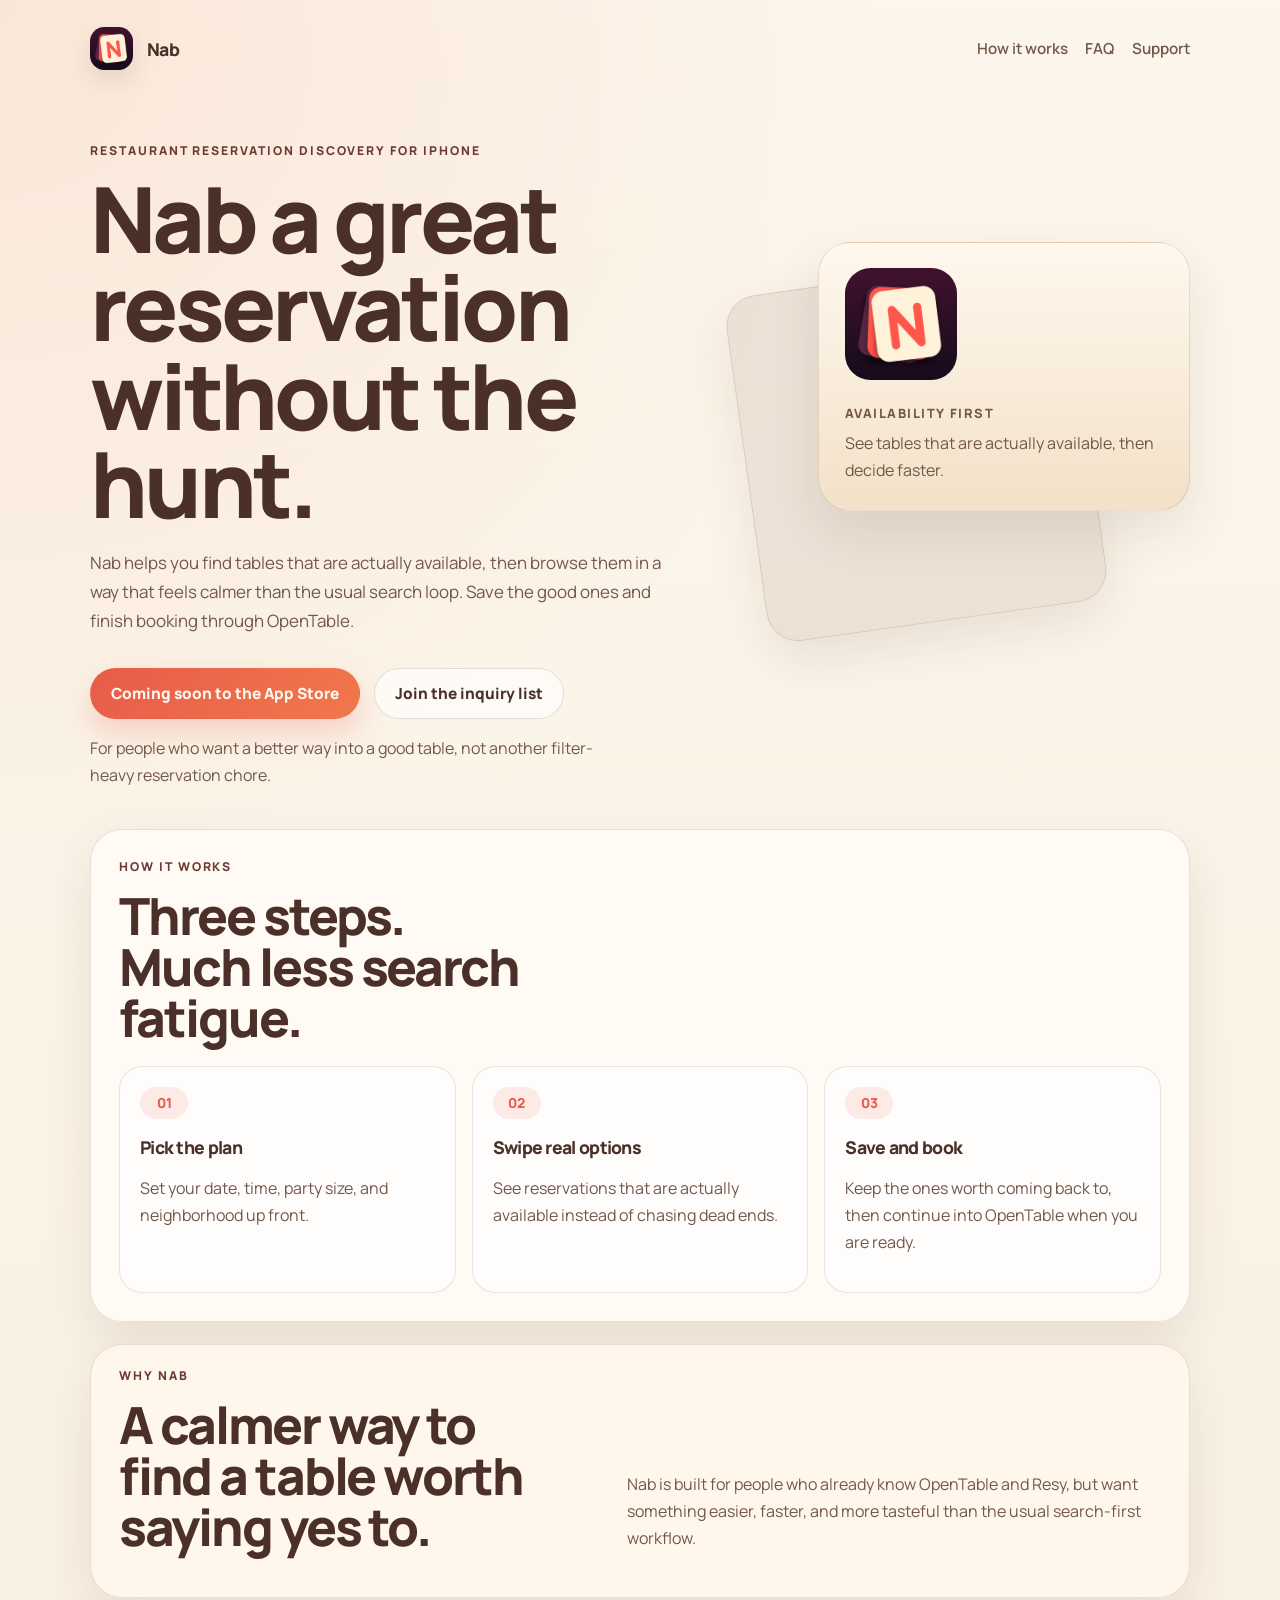
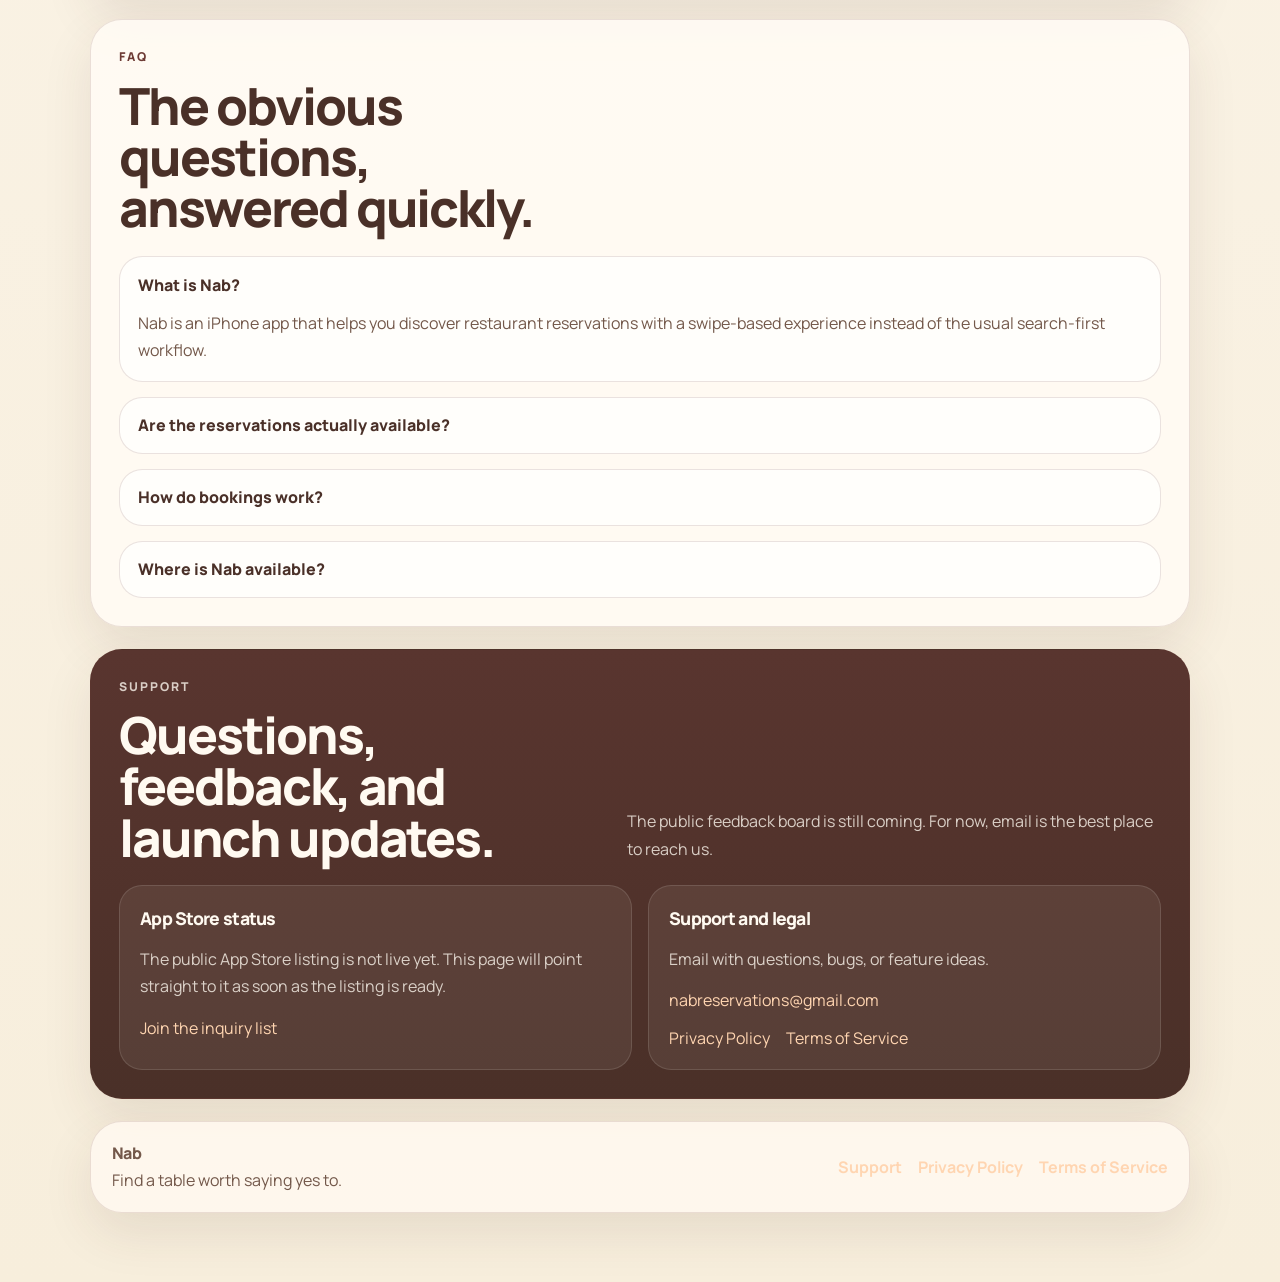
==== commit d6f42d7b: "Streamline landing page layout and messaging" ====
--- a/index.html
+++ b/index.html
@@ -39,8 +39,6 @@
       </a>
       <nav class="site-nav" aria-label="Primary">
         <a href="#how-it-works">How it works</a>
-        <a href="#why-nab">Why Nab</a>
-        <a href="#preview">Preview</a>
         <a href="#faq">FAQ</a>
         <a href="#support">Support</a>
       </nav>
@@ -53,72 +51,30 @@
           <h1>Nab a great reservation without the hunt.</h1>
           <p class="lede">
             Nab helps you find tables that are actually available, then browse them in a way that feels calmer than the usual search loop.
-            Swipe through real options, save the ones worth coming back to, and finish booking through OpenTable.
+            Save the good ones and finish booking through OpenTable.
           </p>
           <div class="hero-actions">
             <a class="button button-primary" href="#app-store-status">Coming soon to the App Store</a>
-            <a class="button button-secondary" href="mailto:nabreservations@gmail.com?subject=Nab%20beta%20interest">Get launch updates</a>
+            <a class="button button-secondary" href="mailto:nabreservations@gmail.com?subject=Nab%20launch%20updates">Join the inquiry list</a>
           </div>
           <p class="hero-note">
-            Built for people who already know the restaurant world and just want a better, faster way into a good table.
+            For people who want a better way into a good table, not another filter-heavy reservation chore.
           </p>
-
-          <div class="hero-pills">
-            <span>Availability first</span>
-            <span>Swipe, don’t dig</span>
-            <span>Book through OpenTable</span>
-          </div>
         </div>
 
         <div class="hero-visual">
-          <article class="hero-panel hero-panel-main">
-            <div class="panel-header">
-              <span class="panel-label">A calmer reservation tool</span>
-              <span class="panel-dot"></span>
+          <div class="hero-card hero-card-back"></div>
+          <article class="hero-card hero-card-front">
+            <img src="assets/icon.png" alt="Nab icon" class="hero-card-mark">
+            <div class="hero-card-copy">
+              <p class="hero-card-label">Availability first</p>
+              <p>See tables that are actually available, then decide faster.</p>
             </div>
-            <div class="editorial-composition" aria-hidden="true">
-              <div class="composition-surface composition-surface-back"></div>
-              <div class="composition-surface composition-surface-front">
-                <img
-                  src="assets/icon.png"
-                  alt=""
-                  class="composition-mark"
-                >
-              </div>
-              <div class="composition-note composition-note-top">
-                <span class="composition-note-label">Feels like</span>
-                <strong>A smart friend with taste</strong>
-              </div>
-              <div class="composition-note composition-note-bottom">
-                <span class="composition-note-label">Not like</span>
-                <strong>A gimmick or a velvet-rope club</strong>
-              </div>
-            </div>
-          </article>
-
-          <article class="hero-panel hero-panel-note">
-            <p class="panel-kicker">What makes it feel different</p>
-            <h2>Fewer dead ends. Better tables. Less nonsense.</h2>
-            <p>
-              Nab is meant to feel like a smart shortcut into a restaurant night you actually want, not another filter-heavy reservation chore.
-            </p>
           </article>
         </div>
       </section>
 
-      <section class="value-band">
-        <div>
-          <p class="band-label">The pitch</p>
-          <p class="band-copy">
-            A better way to find a table you would actually say yes to.
-          </p>
-        </div>
-        <p class="band-copy band-copy-secondary">
-          Not a gimmick, not a members club, and not a bargain-hacker tool. Just a more useful, more tasteful way to discover a reservation.
-        </p>
-      </section>
-
-      <section id="how-it-works" class="section section-cream">
+      <section id="how-it-works" class="section section-soft">
         <div class="section-heading">
           <p class="eyebrow">How it works</p>
           <h2>Three steps. Much less search fatigue.</h2>
@@ -131,96 +87,30 @@
           </article>
           <article class="info-card">
             <span class="step-number">02</span>
-            <h3>Swipe verified tables</h3>
-            <p>Browse options one at a time instead of wading through endless search results and dead ends.</p>
+            <h3>Swipe real options</h3>
+            <p>See reservations that are actually available instead of chasing dead ends.</p>
           </article>
           <article class="info-card">
             <span class="step-number">03</span>
             <h3>Save and book</h3>
-            <p>Keep the ones worth coming back to, then continue into the live OpenTable flow when you are ready.</p>
+            <p>Keep the ones worth coming back to, then continue into OpenTable when you are ready.</p>
           </article>
         </div>
       </section>
 
-      <section id="why-nab" class="section section-warm">
+      <section class="section section-plain section-tight">
         <div class="section-heading section-heading-split">
           <div>
-            <p class="eyebrow">Why Nab feels different</p>
-            <h2>Built around availability, not endless hunting.</h2>
+            <p class="eyebrow">Why Nab</p>
+            <h2>A calmer way to find a table worth saying yes to.</h2>
           </div>
           <p class="section-intro">
-            Most reservation apps assume you want to search harder. Nab assumes you would rather decide faster.
+            Nab is built for people who already know OpenTable and Resy, but want something easier, faster, and more tasteful than the usual search-first workflow.
           </p>
-        </div>
-
-        <div class="difference-grid">
-          <article class="difference-card">
-            <p class="difference-label">Search-first apps</p>
-            <ul class="difference-list">
-              <li>Start with long lists</li>
-              <li>Ask you to grind through filters</li>
-              <li>Lead to dead ends and tab overload</li>
-            </ul>
-          </article>
-          <article class="difference-card difference-card-accent">
-            <p class="difference-label">Nab</p>
-            <ul class="difference-list">
-              <li>Starts with tables that are actually available</li>
-              <li>Presents options one at a time</li>
-              <li>Makes it easier to spot something good quickly</li>
-            </ul>
-          </article>
-        </div>
-
-        <div class="principles-grid">
-          <article class="principle-card">
-            <h3>Useful first</h3>
-            <p>The product is meant to feel calm and credible before it feels clever.</p>
-          </article>
-          <article class="principle-card">
-            <h3>Restaurant-first</h3>
-            <p>Nab is rooted in the experience of getting into a good restaurant night, not generic nightlife branding.</p>
-          </article>
-          <article class="principle-card">
-            <h3>Warm, not showy</h3>
-            <p>It should feel like a smart friend with taste, not a velvet-rope club or a loud startup site.</p>
-          </article>
         </div>
       </section>
 
-      <section id="preview" class="section section-plain">
-        <div class="section-heading section-heading-split">
-          <div>
-            <p class="eyebrow">Preview</p>
-            <h2>The current Nab direction.</h2>
-          </div>
-          <p class="section-intro">
-            Real product screenshots will replace these launch placeholders, but this is the visual system the app and website are moving toward now.
-          </p>
-        </div>
-
-        <div class="preview-grid">
-          <figure class="preview-card preview-card-large">
-            <div class="preview-swatch-grid" aria-hidden="true">
-              <span class="preview-swatch preview-swatch-cream"></span>
-              <span class="preview-swatch preview-swatch-coral"></span>
-              <span class="preview-swatch preview-swatch-brown"></span>
-              <span class="preview-swatch preview-swatch-toast"></span>
-            </div>
-            <figcaption>Warm cream, coral, and brown set the tone instead of a darker nightlife palette.</figcaption>
-          </figure>
-          <figure class="preview-card">
-            <img src="assets/icon.png" alt="Nab app icon featuring the tilted-card N mark">
-            <figcaption>The single tilted-card mark feels cleaner and more ownable than an over-explained stack.</figcaption>
-          </figure>
-          <figure class="preview-card">
-            <img src="assets/splash-icon.png" alt="Nab splash mark showing the stacked-card identity">
-            <figcaption>Pre-launch brand surfaces can stay simple, warm, and lightly editorial.</figcaption>
-          </figure>
-        </div>
-      </section>
-
-      <section id="faq" class="section section-cream">
+      <section id="faq" class="section section-soft">
         <div class="section-heading">
           <p class="eyebrow">FAQ</p>
           <h2>The obvious questions, answered quickly.</h2>
@@ -239,10 +129,6 @@
             <p>Nab helps you find and save a table, then continues into the live OpenTable booking flow to complete the reservation.</p>
           </details>
           <details class="faq-item">
-            <summary>Do I need OpenTable?</summary>
-            <p>Bookings finish through OpenTable, so that remains part of the reservation flow.</p>
-          </details>
-          <details class="faq-item">
             <summary>Where is Nab available?</summary>
             <p>Nab is currently built for iPhone.</p>
           </details>
@@ -252,28 +138,24 @@
       <section id="support" class="section section-footer-tone">
         <div class="section-heading section-heading-split">
           <div>
-            <p class="eyebrow">Support and feedback</p>
-            <h2>Questions, bugs, restaurant requests, thoughts.</h2>
+            <p class="eyebrow">Support</p>
+            <h2>Questions, feedback, and launch updates.</h2>
           </div>
           <p class="section-intro section-intro-light">
             The public feedback board is still coming. For now, email is the best place to reach us.
           </p>
         </div>
 
-        <div class="support-grid">
+        <div class="support-grid support-grid-compact">
           <article class="support-card" id="app-store-status">
             <h3>App Store status</h3>
             <p>The public App Store listing is not live yet. This page will point straight to it as soon as the listing is ready.</p>
-            <a class="text-link" href="mailto:nabreservations@gmail.com?subject=Nab%20launch%20updates">Ask for launch updates</a>
+            <a class="text-link" href="mailto:nabreservations@gmail.com?subject=Nab%20launch%20updates">Join the inquiry list</a>
           </article>
           <article class="support-card">
-            <h3>Support and feedback</h3>
-            <p>Have a bug report, feature request, or restaurant you want to see work better in Nab?</p>
+            <h3>Support and legal</h3>
+            <p>Email with questions, bugs, or feature ideas.</p>
             <a class="text-link" href="mailto:nabreservations@gmail.com?subject=Nab%20feedback">nabreservations@gmail.com</a>
-          </article>
-          <article class="support-card">
-            <h3>Legal</h3>
-            <p>Review Nab’s privacy policy, terms of service, and the public support links Apple expects to see.</p>
             <div class="legal-links">
               <a class="text-link" href="https://nrtattrie.github.io/nab-legal/privacy.html">Privacy Policy</a>
               <a class="text-link" href="https://nrtattrie.github.io/nab-legal/terms.html">Terms of Service</a>
--- a/styles.css
+++ b/styles.css
@@ -8,9 +8,9 @@
   --burgundy: #6d3a34;
   --paper: #fffaf1;
   --ink-soft: #73584a;
-  --line: rgba(109, 58, 52, 0.16);
-  --shadow: 0 24px 60px rgba(74, 48, 40, 0.12);
-  --max-width: 1180px;
+  --line: rgba(109, 58, 52, 0.14);
+  --shadow: 0 20px 50px rgba(74, 48, 40, 0.1);
+  --max-width: 1100px;
 }
 
 * {
@@ -26,8 +26,8 @@
   font-family: "Manrope", sans-serif;
   color: var(--brown);
   background:
-    radial-gradient(circle at top left, rgba(241, 120, 75, 0.16), transparent 28%),
-    linear-gradient(180deg, #fcf6ec 0%, #f7eedc 46%, #f3e6d1 100%);
+    radial-gradient(circle at top left, rgba(241, 120, 75, 0.12), transparent 28%),
+    linear-gradient(180deg, #fcf6ec 0%, #f7eedc 100%);
   min-height: 100vh;
 }
 
@@ -39,11 +39,6 @@
 a {
   color: inherit;
   text-decoration: none;
-}
-
-button,
-a {
-  -webkit-tap-highlight-color: transparent;
 }
 
 .page-shell {
@@ -57,7 +52,7 @@
   align-items: center;
   justify-content: space-between;
   gap: 1rem;
-  padding: 0.55rem 0 1.6rem;
+  padding: 0.5rem 0 1.5rem;
 }
 
 .brand {
@@ -73,7 +68,7 @@
   width: 2.7rem;
   height: 2.7rem;
   border-radius: 0.9rem;
-  box-shadow: 0 10px 24px rgba(74, 48, 40, 0.14);
+  box-shadow: 0 10px 24px rgba(74, 48, 40, 0.12);
 }
 
 .site-nav {
@@ -96,10 +91,10 @@
 
 .hero {
   display: grid;
-  grid-template-columns: minmax(0, 1.05fr) minmax(0, 0.95fr);
-  gap: 2.25rem;
-  align-items: start;
-  padding: 2.6rem 0 2rem;
+  grid-template-columns: minmax(0, 1.1fr) minmax(0, 0.9fr);
+  gap: 2.5rem;
+  align-items: center;
+  padding: 3rem 0 2.5rem;
 }
 
 .eyebrow {
@@ -114,34 +109,28 @@
 h1,
 h2,
 h3,
-.band-copy,
-.difference-label,
-.footer-title,
-.panel-kicker {
+.footer-title {
+  margin: 0;
   letter-spacing: -0.04em;
-}
-
-h1,
-h2 {
-  margin: 0;
-  line-height: 0.96;
 }
 
 h1 {
   max-width: 9ch;
-  font-size: clamp(3rem, 8vw, 5.9rem);
+  font-size: clamp(3rem, 8vw, 5.7rem);
+  line-height: 0.97;
   font-weight: 800;
 }
 
 h2 {
   max-width: 12ch;
-  font-size: clamp(2rem, 4.8vw, 3.8rem);
+  font-size: clamp(2rem, 4.8vw, 3.2rem);
+  line-height: 1;
   font-weight: 800;
 }
 
 h3 {
-  margin: 0 0 0.7rem;
-  font-size: 1.15rem;
+  margin-bottom: 0.7rem;
+  font-size: 1.1rem;
   font-weight: 800;
 }
 
@@ -149,21 +138,18 @@
 .hero-note,
 .section-intro,
 .info-card p,
-.principle-card p,
 .faq-item p,
 .support-card p,
 .site-footer p,
-.panel-note p,
-.difference-list,
-.preview-card figcaption {
+.hero-card-copy p {
   color: var(--ink-soft);
   line-height: 1.7;
 }
 
 .lede {
-  max-width: 38rem;
-  margin: 1.4rem 0 0;
-  font-size: 1.08rem;
+  max-width: 36rem;
+  margin: 1.35rem 0 0;
+  font-size: 1.06rem;
 }
 
 .hero-actions {
@@ -177,13 +163,13 @@
   display: inline-flex;
   align-items: center;
   justify-content: center;
-  min-height: 3.25rem;
+  min-height: 3.2rem;
   padding: 0.85rem 1.25rem;
   border: 1px solid transparent;
   border-radius: 999px;
   font-size: 0.96rem;
   font-weight: 800;
-  transition: transform 180ms ease, box-shadow 180ms ease, background 180ms ease;
+  transition: transform 180ms ease, box-shadow 180ms ease;
 }
 
 .button:hover,
@@ -199,233 +185,87 @@
 
 .button-secondary {
   color: var(--brown);
-  background: rgba(255, 255, 255, 0.66);
-  border-color: rgba(109, 58, 52, 0.18);
+  background: rgba(255, 255, 255, 0.62);
+  border-color: rgba(109, 58, 52, 0.16);
 }
 
 .hero-note {
-  max-width: 36rem;
-  margin: 0;
-}
-
-.hero-pills {
-  display: flex;
-  flex-wrap: wrap;
-  gap: 0.8rem;
-  margin-top: 1.4rem;
-}
-
-.hero-pills span {
-  display: inline-flex;
-  align-items: center;
-  min-height: 2.5rem;
-  padding: 0.55rem 0.9rem;
-  border: 1px solid rgba(109, 58, 52, 0.14);
-  border-radius: 999px;
-  background: rgba(255, 255, 255, 0.58);
-  color: var(--brown);
-  font-size: 0.92rem;
-  font-weight: 700;
+  max-width: 34rem;
+  margin: 0;
 }
 
 .hero-visual {
-  display: grid;
-  gap: 1rem;
-}
-
-.hero-panel,
-.value-band,
+  position: relative;
+  min-height: 28rem;
+}
+
+.hero-card {
+  position: absolute;
+  border: 1px solid var(--line);
+  border-radius: 2rem;
+  box-shadow: var(--shadow);
+}
+
+.hero-card-back {
+  top: 2rem;
+  left: 2rem;
+  width: 72%;
+  height: 78%;
+  background: rgba(109, 58, 52, 0.1);
+  transform: rotate(-8deg);
+}
+
+.hero-card-front {
+  right: 0;
+  top: 0;
+  width: 78%;
+  padding: 1.6rem;
+  background: linear-gradient(180deg, #fff8ee 0%, #f3e1c8 100%);
+}
+
+.hero-card-mark {
+  width: 7rem;
+  height: 7rem;
+  margin-bottom: 1.4rem;
+  border-radius: 1.6rem;
+}
+
+.hero-card-label {
+  margin: 0 0 0.35rem;
+  color: var(--coral);
+  font-size: 0.8rem;
+  font-weight: 800;
+  letter-spacing: 0.12em;
+  text-transform: uppercase;
+}
+
+.hero-card-copy p:last-child {
+  margin: 0;
+}
+
 .section,
 .site-footer {
+  margin-bottom: 1.35rem;
   border: 1px solid var(--line);
+  border-radius: 2rem;
   box-shadow: var(--shadow);
 }
 
-.hero-panel {
-  overflow: hidden;
-  border-radius: 2rem;
-  background: rgba(255, 250, 241, 0.85);
-}
-
-.hero-panel-main {
-  padding: 1rem;
-}
-
-.panel-header {
-  display: flex;
-  align-items: center;
-  justify-content: space-between;
-  gap: 1rem;
-  margin-bottom: 0.9rem;
-}
-
-.panel-label {
-  color: var(--burgundy);
-  font-size: 0.82rem;
-  font-weight: 800;
-  letter-spacing: 0.12em;
-  text-transform: uppercase;
-}
-
-.panel-dot {
-  width: 0.75rem;
-  height: 0.75rem;
-  border-radius: 999px;
-  background: linear-gradient(135deg, var(--coral) 0%, var(--orange) 100%);
-}
-
-.panel-image {
-  width: 100%;
-  border-radius: 1.3rem;
-  object-fit: cover;
-}
-
-.editorial-composition {
-  position: relative;
-  min-height: 29rem;
-  border-radius: 1.45rem;
-  background:
-    radial-gradient(circle at top left, rgba(241, 120, 75, 0.16), transparent 24%),
-    linear-gradient(180deg, #fbf2e3 0%, #f3e1c8 100%);
-  overflow: hidden;
-}
-
-.composition-surface {
-  position: absolute;
-  border-radius: 2rem;
-}
-
-.composition-surface-back {
-  top: 3.25rem;
-  left: 3.4rem;
-  width: 16rem;
-  height: 18rem;
-  background: rgba(109, 58, 52, 0.16);
-  transform: rotate(-8deg);
-}
-
-.composition-surface-front {
-  top: 2.3rem;
-  left: 6rem;
-  width: 15rem;
-  height: 19rem;
-  display: grid;
-  place-items: center;
-  background: linear-gradient(180deg, #fff8ee 0%, #f8ead3 100%);
-  box-shadow: 0 24px 48px rgba(74, 48, 40, 0.14);
-}
-
-.composition-mark {
-  width: 11.5rem;
-  height: 11.5rem;
-  border-radius: 2.4rem;
-}
-
-.composition-note {
-  position: absolute;
-  right: 1.3rem;
-  max-width: 13.5rem;
-  padding: 0.95rem 1rem;
-  border: 1px solid rgba(109, 58, 52, 0.12);
-  border-radius: 1.25rem;
-  background: rgba(255, 250, 241, 0.82);
-  box-shadow: 0 16px 30px rgba(74, 48, 40, 0.08);
-}
-
-.composition-note-top {
-  top: 2rem;
-}
-
-.composition-note-bottom {
-  bottom: 1.4rem;
-}
-
-.composition-note-label {
-  display: block;
-  margin-bottom: 0.35rem;
-  color: var(--coral);
-  font-size: 0.74rem;
-  font-weight: 800;
-  letter-spacing: 0.12em;
-  text-transform: uppercase;
-}
-
-.composition-note strong {
-  display: block;
-  font-size: 1rem;
-  line-height: 1.35;
-}
-
-.hero-panel-note {
-  padding: 1.4rem;
-  background: linear-gradient(180deg, #fff6ea 0%, #f7e7d2 100%);
-}
-
-.panel-kicker {
-  margin: 0 0 0.7rem;
-  color: var(--coral);
-  font-size: 0.88rem;
-  font-weight: 800;
-}
-
-.hero-panel-note h2 {
-  max-width: 11ch;
-  margin-bottom: 0.9rem;
-  font-size: clamp(1.8rem, 4vw, 2.8rem);
-}
-
-.hero-panel-note p {
-  margin: 0;
-}
-
-.value-band {
-  display: grid;
-  grid-template-columns: minmax(0, 0.9fr) minmax(0, 1.1fr);
-  gap: 1.5rem;
-  margin: 0.25rem 0 3rem;
-  padding: 1.35rem 1.5rem;
-  border-radius: 1.8rem;
-  background: linear-gradient(135deg, rgba(255, 247, 236, 0.92) 0%, rgba(245, 227, 202, 0.92) 100%);
-}
-
-.band-label {
-  margin: 0 0 0.35rem;
-  color: var(--burgundy);
-  font-size: 0.78rem;
-  font-weight: 800;
-  letter-spacing: 0.14em;
-  text-transform: uppercase;
-}
-
-.band-copy {
-  margin: 0;
-  font-size: 1.5rem;
-  font-weight: 800;
-  line-height: 1.1;
-}
-
-.band-copy-secondary {
-  font-size: 1rem;
-  font-weight: 600;
-  line-height: 1.7;
-}
-
 .section {
-  margin-bottom: 1.5rem;
-  padding: 2rem;
-  border-radius: 2rem;
-}
-
-.section-cream {
-  background: rgba(255, 251, 244, 0.92);
-}
-
-.section-warm {
-  background: linear-gradient(180deg, rgba(249, 238, 217, 0.95) 0%, rgba(244, 226, 201, 0.95) 100%);
+  padding: 1.75rem;
+}
+
+.section-soft {
+  background: rgba(255, 251, 244, 0.9);
 }
 
 .section-plain {
-  background: rgba(255, 248, 236, 0.9);
+  background: rgba(255, 248, 236, 0.88);
+}
+
+.section-tight {
+  padding-top: 1.4rem;
+  padding-bottom: 1.4rem;
 }
 
 .section-footer-tone {
@@ -434,7 +274,7 @@
 }
 
 .section-heading {
-  margin-bottom: 1.5rem;
+  margin-bottom: 1.4rem;
 }
 
 .section-heading-split {
@@ -446,7 +286,6 @@
 
 .section-intro {
   margin: 0;
-  font-size: 1rem;
 }
 
 .section-intro-light,
@@ -457,41 +296,29 @@
 }
 
 .steps-grid,
-.principles-grid,
-.support-grid,
-.preview-grid {
+.support-grid {
   display: grid;
   gap: 1rem;
 }
 
-.steps-grid,
-.principles-grid,
-.support-grid {
+.steps-grid {
   grid-template-columns: repeat(3, minmax(0, 1fr));
 }
 
-.difference-grid {
-  display: grid;
+.support-grid-compact {
   grid-template-columns: repeat(2, minmax(0, 1fr));
-  gap: 1rem;
-  margin-bottom: 1rem;
 }
 
 .info-card,
-.difference-card,
-.principle-card,
-.preview-card,
 .faq-item,
 .support-card {
   border: 1px solid var(--line);
-  border-radius: 1.5rem;
+  border-radius: 1.45rem;
 }
 
 .info-card,
-.difference-card,
-.principle-card,
 .support-card {
-  padding: 1.35rem;
+  padding: 1.25rem;
   background: rgba(255, 255, 255, 0.62);
 }
 
@@ -510,89 +337,13 @@
   font-weight: 800;
 }
 
-.difference-card {
-  background: rgba(255, 255, 255, 0.54);
-}
-
-.difference-card-accent {
-  background: linear-gradient(180deg, rgba(232, 91, 74, 0.1) 0%, rgba(241, 120, 75, 0.14) 100%);
-}
-
-.difference-label {
-  margin: 0 0 0.75rem;
-  font-size: 1.05rem;
-  font-weight: 800;
-}
-
-.difference-list {
-  margin: 0;
-  padding-left: 1.1rem;
-}
-
-.difference-list li + li {
-  margin-top: 0.45rem;
-}
-
-.preview-grid {
-  grid-template-columns: minmax(0, 1.4fr) repeat(2, minmax(0, 0.8fr));
-}
-
-.preview-card {
-  overflow: hidden;
-  margin: 0;
-  background: rgba(255, 255, 255, 0.58);
-}
-
-.preview-card img {
-  width: 100%;
-  aspect-ratio: 4 / 4.2;
-  object-fit: cover;
-}
-
-.preview-card-large img {
-  aspect-ratio: 1.35 / 1;
-}
-
-.preview-swatch-grid {
-  display: grid;
-  grid-template-columns: repeat(4, minmax(0, 1fr));
-  min-height: 18rem;
-}
-
-.preview-swatch {
-  display: block;
-  min-height: 18rem;
-}
-
-.preview-swatch-cream {
-  background: var(--cream);
-}
-
-.preview-swatch-coral {
-  background: var(--coral);
-}
-
-.preview-swatch-brown {
-  background: var(--brown);
-}
-
-.preview-swatch-toast {
-  background: var(--toast);
-}
-
-.preview-card figcaption {
-  padding: 1rem 1.1rem 1.15rem;
-  font-size: 0.92rem;
-  font-weight: 600;
-}
-
 .faq-list {
   display: grid;
   gap: 0.9rem;
 }
 
 .faq-item {
-  padding: 1.1rem 1.2rem;
+  padding: 1.05rem 1.15rem;
   background: rgba(255, 255, 255, 0.68);
 }
 
@@ -629,6 +380,7 @@
   display: flex;
   flex-wrap: wrap;
   gap: 1rem;
+  margin-top: 1rem;
 }
 
 .site-footer {
@@ -636,13 +388,12 @@
   align-items: center;
   justify-content: space-between;
   gap: 1rem;
-  padding: 1.15rem 1.35rem;
-  border-radius: 1.6rem;
+  padding: 1.1rem 1.3rem;
   background: rgba(255, 249, 239, 0.88);
 }
 
 .footer-title {
-  margin: 0 0 0.35rem;
+  margin-bottom: 0.35rem;
   font-size: 1rem;
   font-weight: 800;
 }
@@ -660,13 +411,9 @@
 
 @media (max-width: 980px) {
   .hero,
-  .value-band,
   .section-heading-split,
-  .difference-grid,
   .steps-grid,
-  .principles-grid,
-  .support-grid,
-  .preview-grid,
+  .support-grid-compact,
   .site-footer {
     grid-template-columns: 1fr;
   }
@@ -689,47 +436,33 @@
   }
 
   .hero {
-    padding-top: 1.8rem;
-  }
-
-  .section,
-  .value-band,
-  .hero-panel-note,
-  .hero-panel-main {
+    padding-top: 2rem;
+  }
+
+  .hero-visual {
+    min-height: 22rem;
+  }
+
+  .hero-card-back {
+    top: 1.8rem;
+    left: 1rem;
+    width: 72%;
+    height: 74%;
+  }
+
+  .hero-card-front {
+    width: 82%;
     padding: 1.25rem;
   }
 
-  .editorial-composition {
-    min-height: 24rem;
-  }
-
-  .composition-surface-back {
-    top: 3.6rem;
-    left: 1.4rem;
-    width: 11.5rem;
-    height: 13.5rem;
-  }
-
-  .composition-surface-front {
-    top: 2rem;
-    left: 3.2rem;
-    width: 11rem;
-    height: 14rem;
-  }
-
-  .composition-mark {
-    width: 8rem;
-    height: 8rem;
-  }
-
-  .composition-note {
-    right: 1rem;
-    max-width: 10.5rem;
-    padding: 0.8rem 0.85rem;
-  }
-
-  .composition-note strong {
-    font-size: 0.9rem;
+  .hero-card-mark {
+    width: 5.5rem;
+    height: 5.5rem;
+    margin-bottom: 1rem;
+  }
+
+  .section {
+    padding: 1.25rem;
   }
 
   h1 {
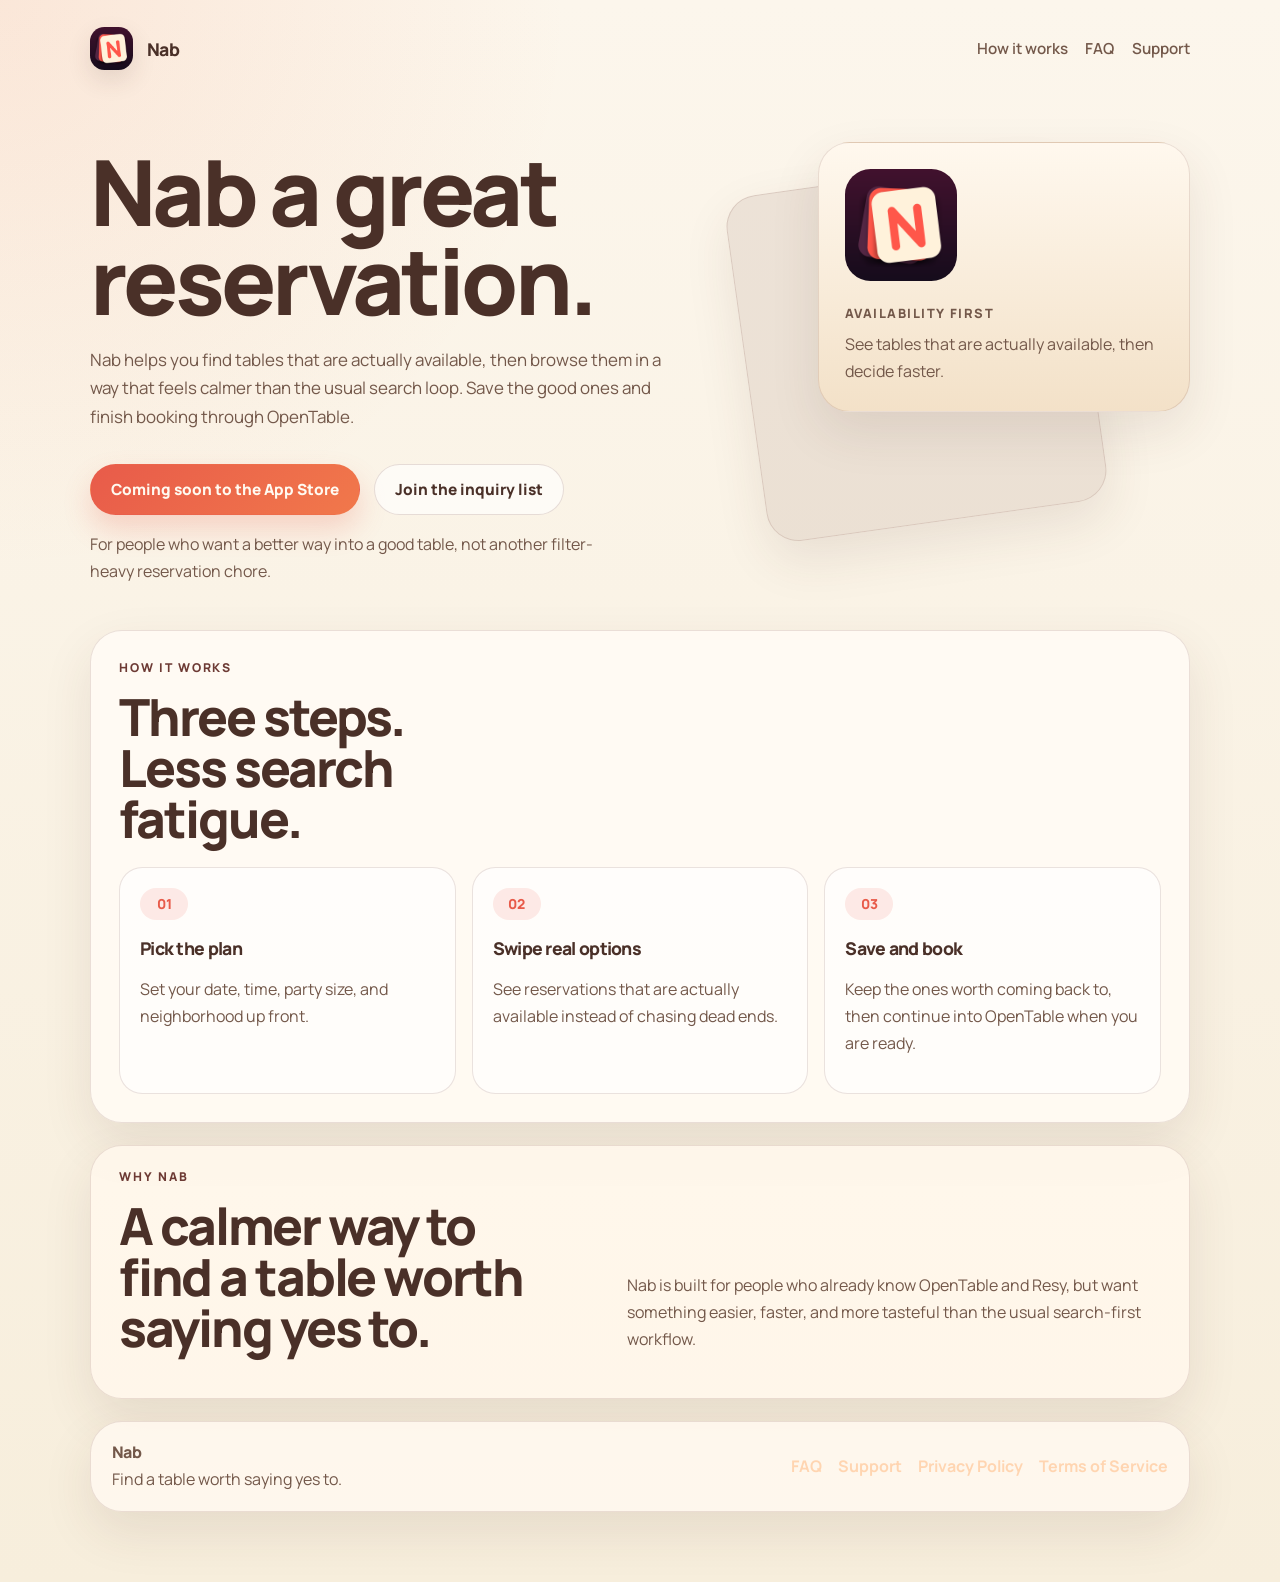
==== commit a783fa85: "Split FAQ and support into separate pages" ====
--- a/index.html
+++ b/index.html
@@ -33,28 +33,27 @@
 <body>
   <div class="page-shell">
     <header class="site-header">
-      <a class="brand" href="#top" aria-label="Nab home">
+      <a class="brand" href="./index.html" aria-label="Nab home">
         <img src="assets/icon.png" alt="Nab app icon" class="brand-mark">
         <span>Nab</span>
       </a>
       <nav class="site-nav" aria-label="Primary">
         <a href="#how-it-works">How it works</a>
-        <a href="#faq">FAQ</a>
-        <a href="#support">Support</a>
+        <a href="./faq.html">FAQ</a>
+        <a href="./support.html">Support</a>
       </nav>
     </header>
 
-    <main id="top">
+    <main>
       <section class="hero">
         <div class="hero-copy">
-          <p class="eyebrow">Restaurant reservation discovery for iPhone</p>
-          <h1>Nab a great reservation without the hunt.</h1>
+          <h1>Nab a great reservation.</h1>
           <p class="lede">
             Nab helps you find tables that are actually available, then browse them in a way that feels calmer than the usual search loop.
             Save the good ones and finish booking through OpenTable.
           </p>
           <div class="hero-actions">
-            <a class="button button-primary" href="#app-store-status">Coming soon to the App Store</a>
+            <a class="button button-primary" href="./support.html">Coming soon to the App Store</a>
             <a class="button button-secondary" href="mailto:nabreservations@gmail.com?subject=Nab%20launch%20updates">Join the inquiry list</a>
           </div>
           <p class="hero-note">
@@ -77,7 +76,7 @@
       <section id="how-it-works" class="section section-soft">
         <div class="section-heading">
           <p class="eyebrow">How it works</p>
-          <h2>Three steps. Much less search fatigue.</h2>
+          <h2>Three steps.<br>Less search fatigue.</h2>
         </div>
         <div class="steps-grid">
           <article class="info-card">
@@ -109,60 +108,6 @@
           </p>
         </div>
       </section>
-
-      <section id="faq" class="section section-soft">
-        <div class="section-heading">
-          <p class="eyebrow">FAQ</p>
-          <h2>The obvious questions, answered quickly.</h2>
-        </div>
-        <div class="faq-list">
-          <details class="faq-item" open>
-            <summary>What is Nab?</summary>
-            <p>Nab is an iPhone app that helps you discover restaurant reservations with a swipe-based experience instead of the usual search-first workflow.</p>
-          </details>
-          <details class="faq-item">
-            <summary>Are the reservations actually available?</summary>
-            <p>Nab is built around showing tables that are available for the plan you picked, so the experience starts from live availability rather than generic restaurant browsing.</p>
-          </details>
-          <details class="faq-item">
-            <summary>How do bookings work?</summary>
-            <p>Nab helps you find and save a table, then continues into the live OpenTable booking flow to complete the reservation.</p>
-          </details>
-          <details class="faq-item">
-            <summary>Where is Nab available?</summary>
-            <p>Nab is currently built for iPhone.</p>
-          </details>
-        </div>
-      </section>
-
-      <section id="support" class="section section-footer-tone">
-        <div class="section-heading section-heading-split">
-          <div>
-            <p class="eyebrow">Support</p>
-            <h2>Questions, feedback, and launch updates.</h2>
-          </div>
-          <p class="section-intro section-intro-light">
-            The public feedback board is still coming. For now, email is the best place to reach us.
-          </p>
-        </div>
-
-        <div class="support-grid support-grid-compact">
-          <article class="support-card" id="app-store-status">
-            <h3>App Store status</h3>
-            <p>The public App Store listing is not live yet. This page will point straight to it as soon as the listing is ready.</p>
-            <a class="text-link" href="mailto:nabreservations@gmail.com?subject=Nab%20launch%20updates">Join the inquiry list</a>
-          </article>
-          <article class="support-card">
-            <h3>Support and legal</h3>
-            <p>Email with questions, bugs, or feature ideas.</p>
-            <a class="text-link" href="mailto:nabreservations@gmail.com?subject=Nab%20feedback">nabreservations@gmail.com</a>
-            <div class="legal-links">
-              <a class="text-link" href="https://nrtattrie.github.io/nab-legal/privacy.html">Privacy Policy</a>
-              <a class="text-link" href="https://nrtattrie.github.io/nab-legal/terms.html">Terms of Service</a>
-            </div>
-          </article>
-        </div>
-      </section>
     </main>
 
     <footer class="site-footer">
@@ -171,7 +116,8 @@
         <p>Find a table worth saying yes to.</p>
       </div>
       <div class="footer-links">
-        <a href="mailto:nabreservations@gmail.com">Support</a>
+        <a href="./faq.html">FAQ</a>
+        <a href="./support.html">Support</a>
         <a href="https://nrtattrie.github.io/nab-legal/privacy.html">Privacy Policy</a>
         <a href="https://nrtattrie.github.io/nab-legal/terms.html">Terms of Service</a>
       </div>
--- a/styles.css
+++ b/styles.css
@@ -1,7 +1,5 @@
 :root {
   --cream: #f7eedc;
-  --cream-strong: #f2e4cb;
-  --toast: #d8c0a4;
   --coral: #e85b4a;
   --orange: #f1784b;
   --brown: #4a3028;
@@ -11,6 +9,7 @@
   --line: rgba(109, 58, 52, 0.14);
   --shadow: 0 20px 50px rgba(74, 48, 40, 0.1);
   --max-width: 1100px;
+  --max-width-narrow: 860px;
 }
 
 * {
@@ -45,6 +44,10 @@
   width: min(calc(100% - 2rem), var(--max-width));
   margin: 0 auto;
   padding: 1.2rem 0 3rem;
+}
+
+.page-shell-narrow {
+  width: min(calc(100% - 2rem), var(--max-width-narrow));
 }
 
 .site-header {
@@ -132,6 +135,15 @@
   margin-bottom: 0.7rem;
   font-size: 1.1rem;
   font-weight: 800;
+}
+
+.page-title {
+  max-width: 14ch;
+  font-size: clamp(2.2rem, 6vw, 4rem);
+}
+
+.page-title-light {
+  color: var(--paper);
 }
 
 .lede,
@@ -309,6 +321,11 @@
   grid-template-columns: repeat(2, minmax(0, 1fr));
 }
 
+.support-stack {
+  display: grid;
+  gap: 1rem;
+}
+
 .info-card,
 .faq-item,
 .support-card {
@@ -424,7 +441,8 @@
 }
 
 @media (max-width: 760px) {
-  .page-shell {
+  .page-shell,
+  .page-shell-narrow {
     width: min(calc(100% - 1rem), var(--max-width));
     padding-top: 0.8rem;
   }
@@ -469,7 +487,8 @@
     font-size: clamp(2.6rem, 14vw, 4.2rem);
   }
 
-  h2 {
+  h2,
+  .page-title {
     font-size: clamp(1.8rem, 10vw, 3rem);
   }
 }
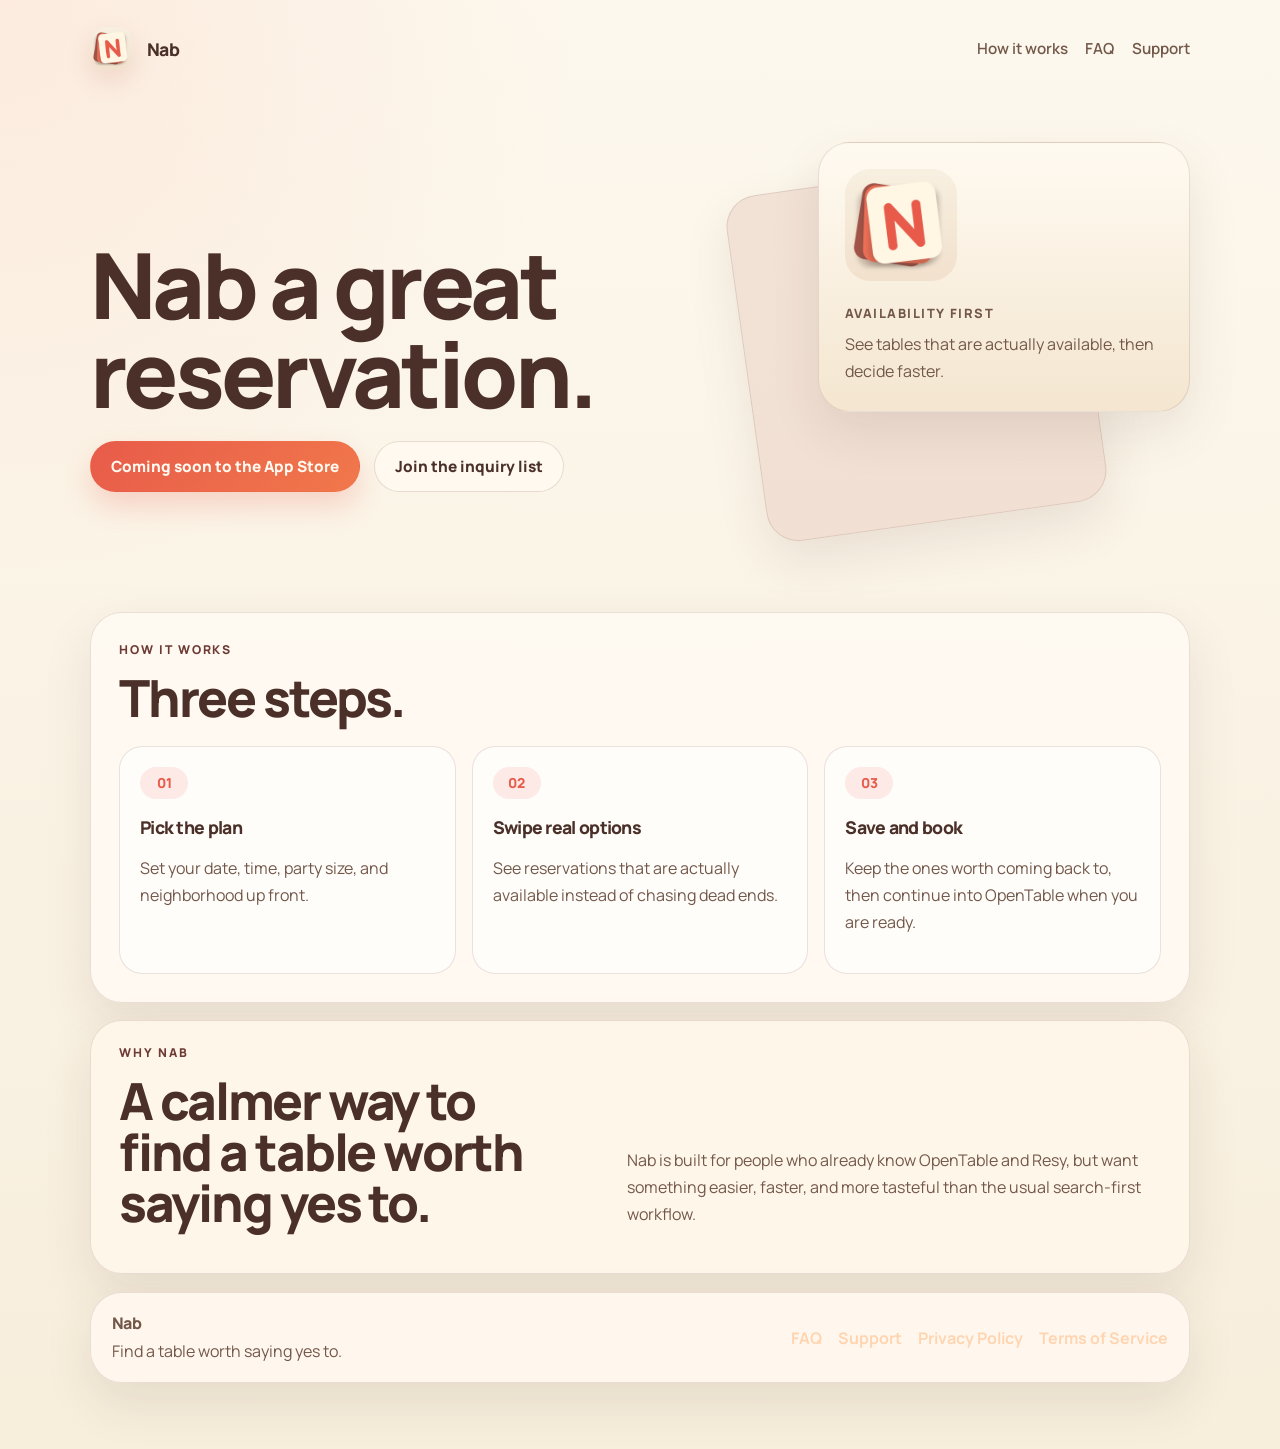
==== commit c80ba065: "Tighten hero copy and update brand assets" ====
--- a/index.html
+++ b/index.html
@@ -48,17 +48,10 @@
       <section class="hero">
         <div class="hero-copy">
           <h1>Nab a great reservation.</h1>
-          <p class="lede">
-            Nab helps you find tables that are actually available, then browse them in a way that feels calmer than the usual search loop.
-            Save the good ones and finish booking through OpenTable.
-          </p>
           <div class="hero-actions">
             <a class="button button-primary" href="./support.html">Coming soon to the App Store</a>
             <a class="button button-secondary" href="mailto:nabreservations@gmail.com?subject=Nab%20launch%20updates">Join the inquiry list</a>
           </div>
-          <p class="hero-note">
-            For people who want a better way into a good table, not another filter-heavy reservation chore.
-          </p>
         </div>
 
         <div class="hero-visual">
@@ -76,7 +69,7 @@
       <section id="how-it-works" class="section section-soft">
         <div class="section-heading">
           <p class="eyebrow">How it works</p>
-          <h2>Three steps.<br>Less search fatigue.</h2>
+          <h2>Three steps.</h2>
         </div>
         <div class="steps-grid">
           <article class="info-card">
--- a/styles.css
+++ b/styles.css
@@ -4,6 +4,7 @@
   --orange: #f1784b;
   --brown: #4a3028;
   --burgundy: #6d3a34;
+  --clay: #b66556;
   --paper: #fffaf1;
   --ink-soft: #73584a;
   --line: rgba(109, 58, 52, 0.14);
@@ -25,8 +26,8 @@
   font-family: "Manrope", sans-serif;
   color: var(--brown);
   background:
-    radial-gradient(circle at top left, rgba(241, 120, 75, 0.12), transparent 28%),
-    linear-gradient(180deg, #fcf6ec 0%, #f7eedc 100%);
+    radial-gradient(circle at top left, rgba(241, 120, 75, 0.1), transparent 30%),
+    linear-gradient(180deg, #fdf8ee 0%, #f7eedc 100%);
   min-height: 100vh;
 }
 
@@ -71,7 +72,7 @@
   width: 2.7rem;
   height: 2.7rem;
   border-radius: 0.9rem;
-  box-shadow: 0 10px 24px rgba(74, 48, 40, 0.12);
+  box-shadow: 0 10px 24px rgba(182, 101, 86, 0.16);
 }
 
 .site-nav {
@@ -97,7 +98,7 @@
   grid-template-columns: minmax(0, 1.1fr) minmax(0, 0.9fr);
   gap: 2.5rem;
   align-items: center;
-  padding: 3rem 0 2.5rem;
+  padding: 3rem 0 1.35rem;
 }
 
 .eyebrow {
@@ -146,8 +147,6 @@
   color: var(--paper);
 }
 
-.lede,
-.hero-note,
 .section-intro,
 .info-card p,
 .faq-item p,
@@ -158,17 +157,11 @@
   line-height: 1.7;
 }
 
-.lede {
-  max-width: 36rem;
-  margin: 1.35rem 0 0;
-  font-size: 1.06rem;
-}
-
 .hero-actions {
   display: flex;
   flex-wrap: wrap;
   gap: 0.9rem;
-  margin: 2rem 0 1rem;
+  margin: 1.5rem 0 0;
 }
 
 .button {
@@ -197,13 +190,8 @@
 
 .button-secondary {
   color: var(--brown);
-  background: rgba(255, 255, 255, 0.62);
+  background: rgba(255, 250, 241, 0.82);
   border-color: rgba(109, 58, 52, 0.16);
-}
-
-.hero-note {
-  max-width: 34rem;
-  margin: 0;
 }
 
 .hero-visual {
@@ -223,7 +211,7 @@
   left: 2rem;
   width: 72%;
   height: 78%;
-  background: rgba(109, 58, 52, 0.1);
+  background: rgba(182, 101, 86, 0.14);
   transform: rotate(-8deg);
 }
 
@@ -232,7 +220,7 @@
   top: 0;
   width: 78%;
   padding: 1.6rem;
-  background: linear-gradient(180deg, #fff8ee 0%, #f3e1c8 100%);
+  background: linear-gradient(180deg, #fffaf1 0%, #f4e6d0 100%);
 }
 
 .hero-card-mark {
@@ -257,7 +245,7 @@
 
 .section,
 .site-footer {
-  margin-bottom: 1.35rem;
+  margin-bottom: 1.1rem;
   border: 1px solid var(--line);
   border-radius: 2rem;
   box-shadow: var(--shadow);
@@ -268,11 +256,11 @@
 }
 
 .section-soft {
-  background: rgba(255, 251, 244, 0.9);
+  background: rgba(255, 250, 242, 0.92);
 }
 
 .section-plain {
-  background: rgba(255, 248, 236, 0.88);
+  background: rgba(255, 247, 235, 0.92);
 }
 
 .section-tight {
@@ -406,7 +394,7 @@
   justify-content: space-between;
   gap: 1rem;
   padding: 1.1rem 1.3rem;
-  background: rgba(255, 249, 239, 0.88);
+  background: rgba(255, 248, 238, 0.94);
 }
 
 .footer-title {
@@ -455,6 +443,7 @@
 
   .hero {
     padding-top: 2rem;
+    padding-bottom: 1rem;
   }
 
   .hero-visual {
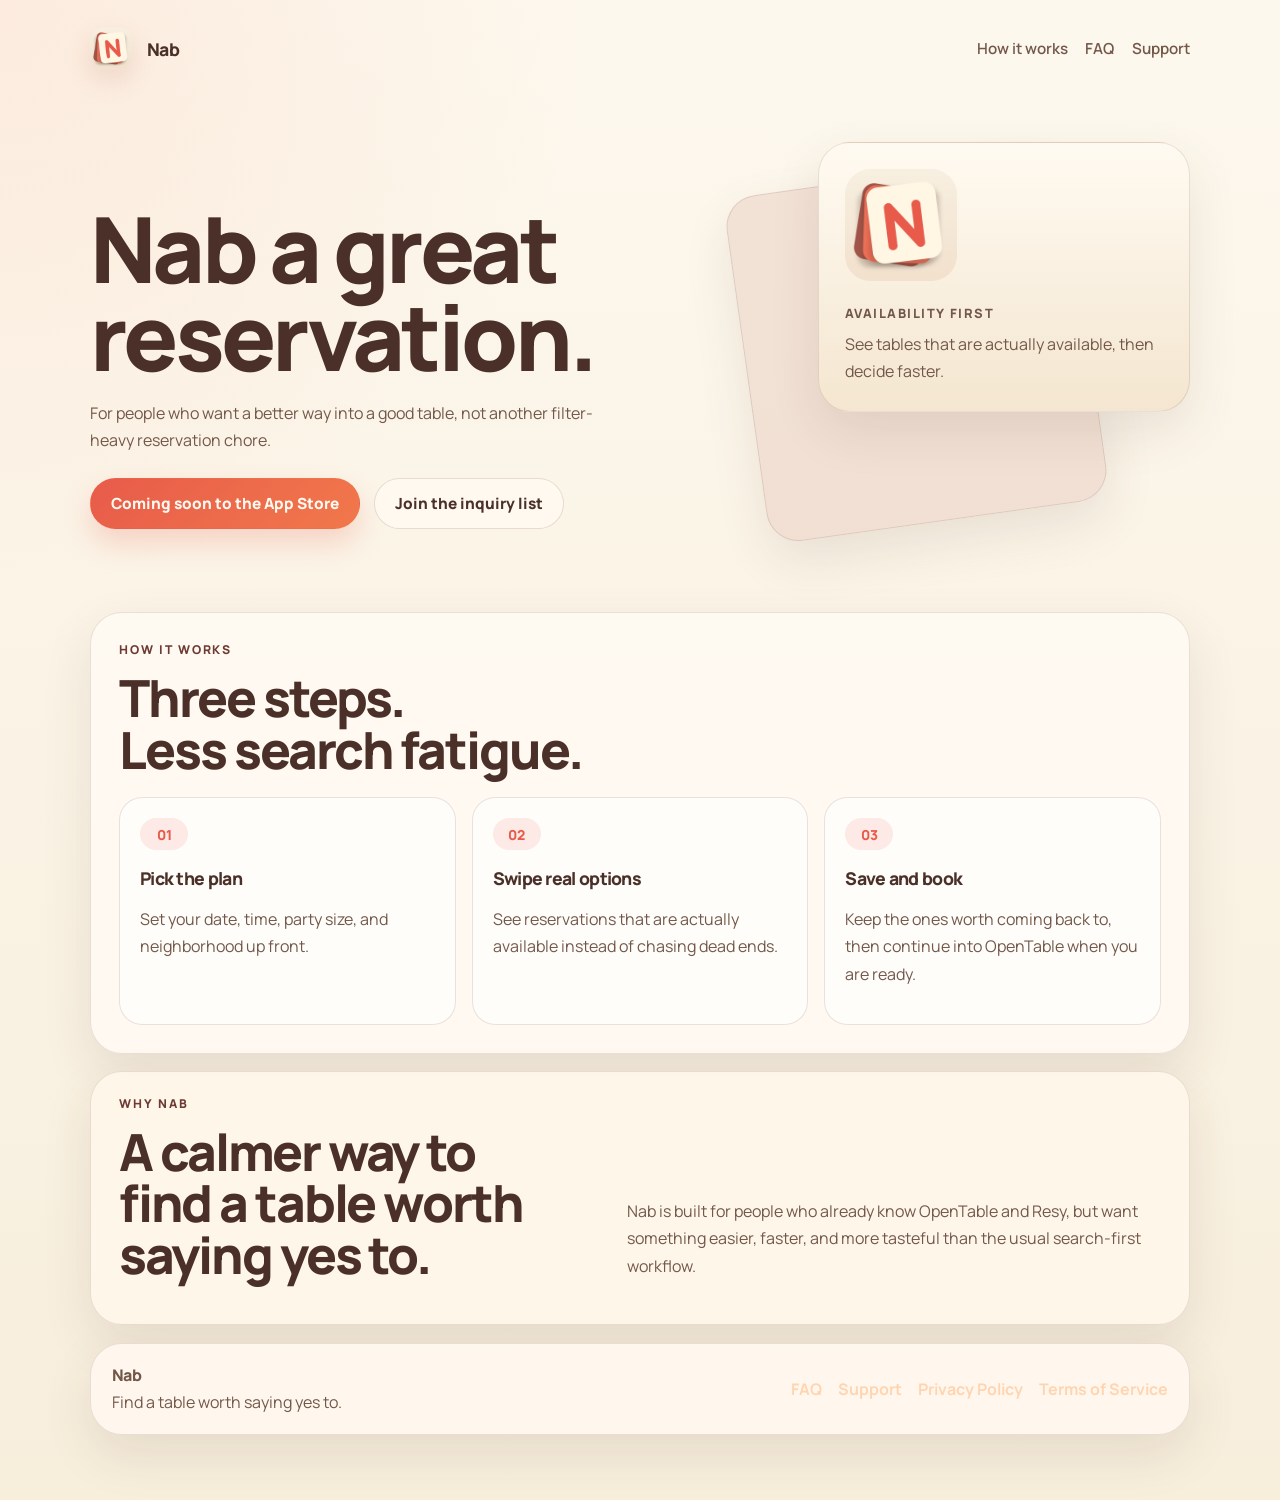
==== commit 906586a6: "Adjust hero supporting copy and how-it-works heading" ====
--- a/index.html
+++ b/index.html
@@ -48,6 +48,9 @@
       <section class="hero">
         <div class="hero-copy">
           <h1>Nab a great reservation.</h1>
+          <p class="hero-note">
+            For people who want a better way into a good table, not another filter-heavy reservation chore.
+          </p>
           <div class="hero-actions">
             <a class="button button-primary" href="./support.html">Coming soon to the App Store</a>
             <a class="button button-secondary" href="mailto:nabreservations@gmail.com?subject=Nab%20launch%20updates">Join the inquiry list</a>
@@ -69,7 +72,7 @@
       <section id="how-it-works" class="section section-soft">
         <div class="section-heading">
           <p class="eyebrow">How it works</p>
-          <h2>Three steps.</h2>
+          <h2><span>Three steps.</span><span>Less search fatigue.</span></h2>
         </div>
         <div class="steps-grid">
           <article class="info-card">
--- a/styles.css
+++ b/styles.css
@@ -132,6 +132,11 @@
   font-weight: 800;
 }
 
+#how-it-works h2 span {
+  display: block;
+  white-space: nowrap;
+}
+
 h3 {
   margin-bottom: 0.7rem;
   font-size: 1.1rem;
@@ -153,6 +158,13 @@
 .support-card p,
 .site-footer p,
 .hero-card-copy p {
+  color: var(--ink-soft);
+  line-height: 1.7;
+}
+
+.hero-note {
+  max-width: 34rem;
+  margin: 1.2rem 0 0;
   color: var(--ink-soft);
   line-height: 1.7;
 }
